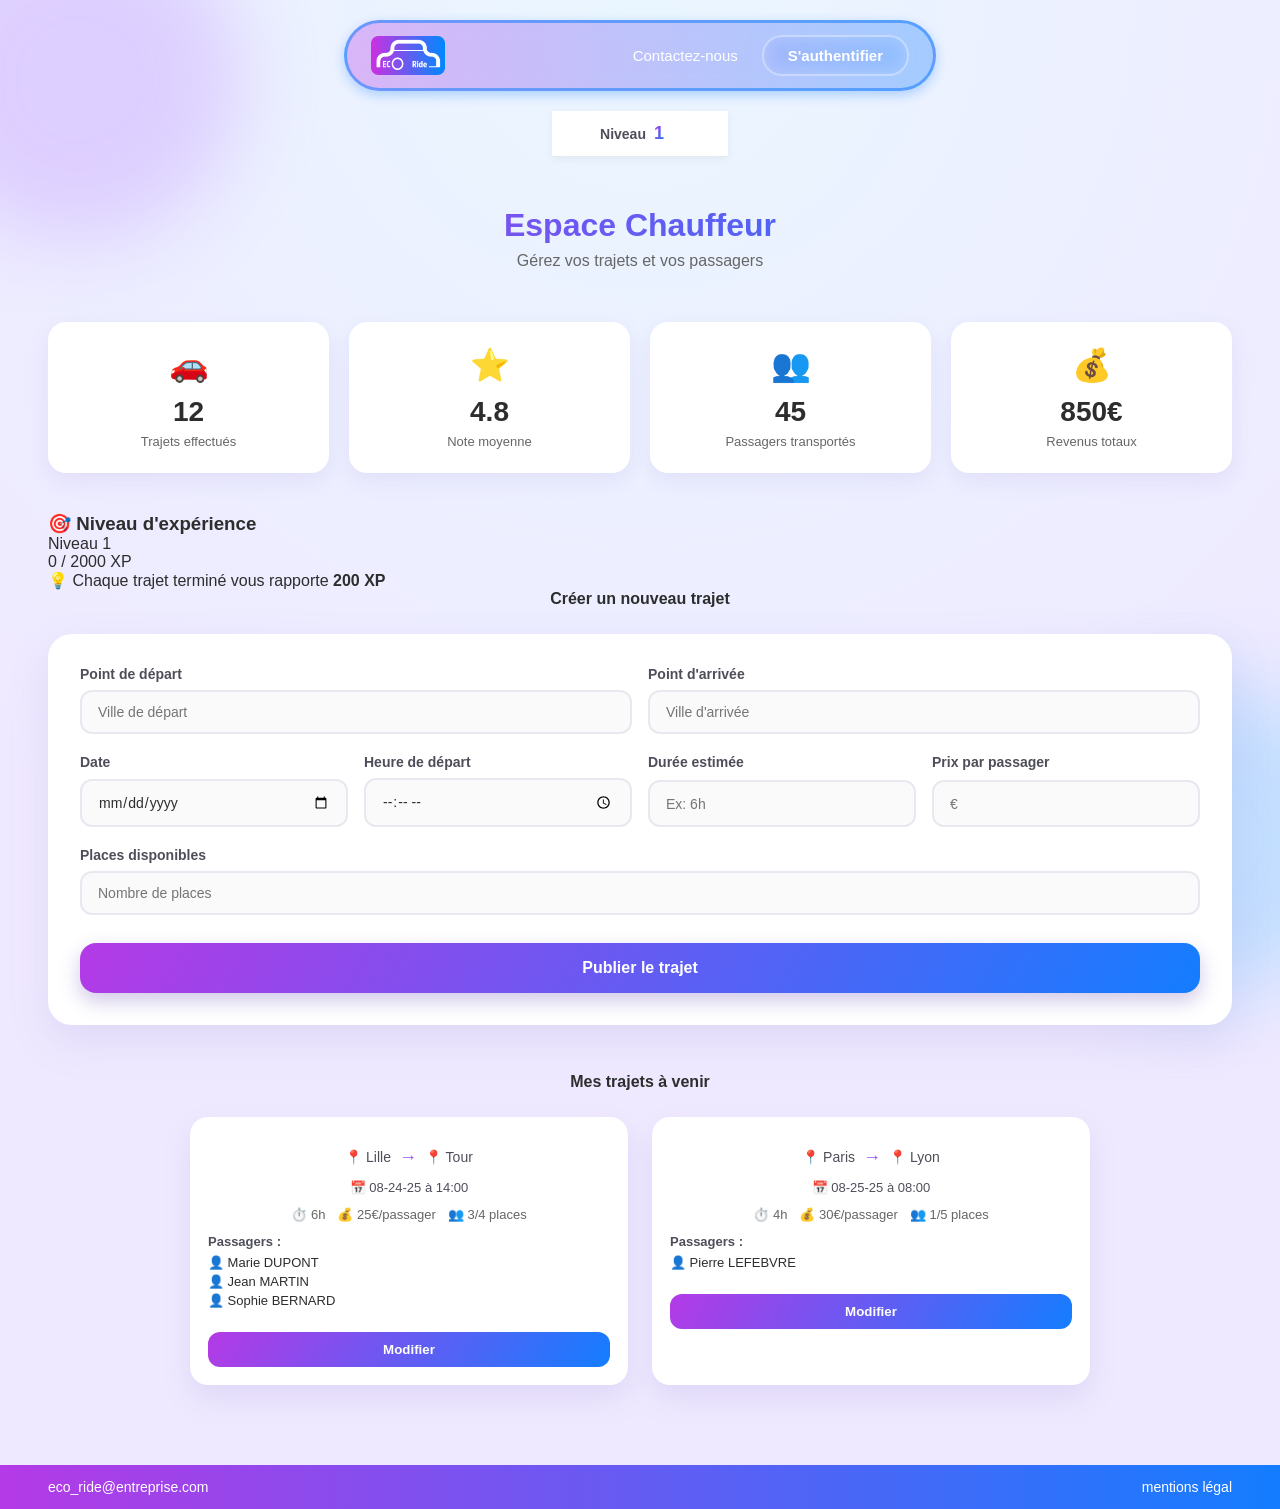
==== ECORIDE/chauf.html @ b9d6548e "version de developpement ECORIDE un eversion incomplète de notre application..." ====
<!DOCTYPE html>
<html lang="fr">
  <head>
    <meta charset="utf-8" />
    <meta name="viewport" content="width=device-width, initial-scale=1" />
    <title>EcoRide - Espace Chauffeur</title>
    <link rel="stylesheet" href="style.css" />
  </head>
  <body class="page">
    <header class="top-bar">
      <div class="top-bar__content">
        <div class="logo">
          <img src="logo.png" alt="EcoRide" class="logo__img" />
        </div>
        <nav class="top-nav">
          <a class="top-nav__link" href="#">Contactez-nous</a>
          <a class="top-nav__button" href="conn.html">S'authentifier</a>
        </nav>
      </div>
    </header>

    <!-- Barre d'expérience en haut -->
    <div class="experience-bar-top">
      <div class="experience-bar-top__level">
        <span class="experience-bar-top__label">Niveau</span>
        <span class="experience-bar-top__value" id="level-value-top">1</span>
      </div>
      <div class="experience-bar-top__container">
        <div class="experience-bar-top__fill" id="experience-bar-fill-top"></div>
      </div>
    </div>

    <main class="content">
      <section class="chauffeur-header">
        <h1 class="chauffeur-header__title">Espace Chauffeur</h1>
        <p class="chauffeur-header__subtitle">Gérez vos trajets et vos passagers</p>
      </section>

      <section class="chauffeur-stats">
        <div class="chauffeur-stat-card">
          <div class="chauffeur-stat-card__icon">🚗</div>
          <div class="chauffeur-stat-card__value">12</div>
          <div class="chauffeur-stat-card__label">Trajets effectués</div>
        </div>
        <div class="chauffeur-stat-card">
          <div class="chauffeur-stat-card__icon">⭐</div>
          <div class="chauffeur-stat-card__value">4.8</div>
          <div class="chauffeur-stat-card__label">Note moyenne</div>
        </div>
        <div class="chauffeur-stat-card">
          <div class="chauffeur-stat-card__icon">👥</div>
          <div class="chauffeur-stat-card__value">45</div>
          <div class="chauffeur-stat-card__label">Passagers transportés</div>
        </div>
        <div class="chauffeur-stat-card">
          <div class="chauffeur-stat-card__icon">💰</div>
          <div class="chauffeur-stat-card__value">850€</div>
          <div class="chauffeur-stat-card__label">Revenus totaux</div>
        </div>
      </section>

      <section class="experience-section">
        <div class="experience-card">
          <div class="experience-header">
            <h3 class="experience-title">🎯 Niveau d'expérience</h3>
            <div class="experience-level">
              <span class="experience-level-label">Niveau</span>
              <span class="experience-level-value" id="level-value">1</span>
            </div>
          </div>
          <div class="experience-bar-container">
            <div class="experience-bar">
              <div class="experience-bar-fill" id="experience-bar-fill"></div>
            </div>
            <div class="experience-text">
              <span id="current-xp">0</span> / <span id="max-xp">2000</span> XP
            </div>
          </div>
          <div class="experience-info">
            <p>💡 Chaque trajet terminé vous rapporte <strong>200 XP</strong></p>
          </div>
        </div>
      </section>

      <section class="section-title">
        <span>Créer un nouveau trajet</span>
      </section>

      <section class="chauffeur-form-card">
        <form class="chauffeur-form">
          <div class="chauffeur-form__row">
            <div class="chauffeur-form__group">
              <label class="chauffeur-form__label">Point de départ</label>
              <input type="text" placeholder="Ville de départ" class="chauffeur-form__input" />
            </div>
            <div class="chauffeur-form__group">
              <label class="chauffeur-form__label">Point d'arrivée</label>
              <input type="text" placeholder="Ville d'arrivée" class="chauffeur-form__input" />
            </div>
          </div>
          <div class="chauffeur-form__row">
            <div class="chauffeur-form__group">
              <label class="chauffeur-form__label">Date</label>
              <input type="date" class="chauffeur-form__input" />
            </div>
            <div class="chauffeur-form__group">
              <label class="chauffeur-form__label">Heure de départ</label>
              <input type="time" class="chauffeur-form__input" />
            </div>
            <div class="chauffeur-form__group">
              <label class="chauffeur-form__label">Durée estimée</label>
              <input type="text" placeholder="Ex: 6h" class="chauffeur-form__input" />
            </div>
            <div class="chauffeur-form__group">
              <label class="chauffeur-form__label">Prix par passager</label>
              <input type="number" placeholder="€" class="chauffeur-form__input" />
            </div>
          </div>
          <div class="chauffeur-form__group">
            <label class="chauffeur-form__label">Places disponibles</label>
            <input type="number" placeholder="Nombre de places" class="chauffeur-form__input" min="1" max="8" />
          </div>
          <button type="submit" class="chauffeur-form__submit">Publier le trajet</button>
        </form>
      </section>

      <section class="section-title" style="margin-top: 48px;">
        <span>Mes trajets à venir</span>
      </section>

      <section class="driver-grid">
        <article class="driver-card">
          <div class="driver-card__header">
            <div class="driver-card__route">
              <span class="driver-card__route-from">📍 Lille</span>
              <span class="driver-card__route-arrow">→</span>
              <span class="driver-card__route-to">📍 Tour</span>
            </div>
            <div class="driver-card__status">📅 08-24-25 à 14:00</div>
          </div>
          <div class="driver-card__details">
            <span>⏱️ 6h</span>
            <span>💰 25€/passager</span>
            <span>👥 3/4 places</span>
          </div>
          <div class="driver-card__passengers">
            <strong>Passagers :</strong>
            <ul class="driver-card__passengers-list">
              <li>👤 Marie DUPONT</li>
              <li>👤 Jean MARTIN</li>
              <li>👤 Sophie BERNARD</li>
            </ul>
          </div>
          <button class="driver-card__button">Modifier</button>
        </article>

        <article class="driver-card">
          <div class="driver-card__header">
            <div class="driver-card__route">
              <span class="driver-card__route-from">📍 Paris</span>
              <span class="driver-card__route-arrow">→</span>
              <span class="driver-card__route-to">📍 Lyon</span>
            </div>
            <div class="driver-card__status">📅 08-25-25 à 08:00</div>
          </div>
          <div class="driver-card__details">
            <span>⏱️ 4h</span>
            <span>💰 30€/passager</span>
            <span>👥 1/5 places</span>
          </div>
          <div class="driver-card__passengers">
            <strong>Passagers :</strong>
            <ul class="driver-card__passengers-list">
              <li>👤 Pierre LEFEBVRE</li>
            </ul>
          </div>
          <button class="driver-card__button">Modifier</button>
        </article>
      </section>
    </main>

    <footer class="footer">
      <span>eco_ride@entreprise.com</span>
      <a href="#" class="footer__link">mentions légal</a>
    </footer>

    <script>
      // Configuration de l'expérience
      const XP_PER_TRIP = 200;
      const MAX_XP = 2000;
      const XP_PER_LEVEL = 2000;

      // Charger l'XP depuis localStorage ou initialiser
      function getCurrentXP() {
        const storedXP = localStorage.getItem("chauffeur_xp");
        return storedXP ? parseInt(storedXP, 10) : 0;
      }

      // Sauvegarder l'XP dans localStorage
      function saveXP(xp) {
        localStorage.setItem("chauffeur_xp", xp.toString());
      }

      // Calculer le niveau basé sur l'XP
      function calculateLevel(xp) {
        return Math.floor(xp / XP_PER_LEVEL) + 1;
      }

      // Ajouter de l'XP (appelé quand un trajet est terminé)
      function addXP(amount = XP_PER_TRIP) {
        const currentXP = getCurrentXP();
        const newXP = Math.min(currentXP + amount, MAX_XP);
        saveXP(newXP);
        updateExperienceDisplay();
        return newXP;
      }

      // Mettre à jour l'affichage de l'expérience
      function updateExperienceDisplay() {
        const currentXP = getCurrentXP();
        const level = calculateLevel(currentXP);
        // Calculer le pourcentage de remplissage (0 à 100%)
        const percentage = (currentXP / MAX_XP) * 100;

        // Mettre à jour le niveau (barre du haut)
        const levelValueTop = document.getElementById("level-value-top");
        if (levelValueTop) {
          levelValueTop.textContent = level;
        }

        // Mettre à jour la barre d'expérience (barre du haut)
        const barFillTop = document.getElementById("experience-bar-fill-top");
        if (barFillTop) {
          barFillTop.style.width = `${Math.min(percentage, 100)}%`;
        }
      }

      // Initialiser l'affichage au chargement
      updateExperienceDisplay();

      // Exposer la fonction pour ajouter de l'XP (à appeler quand un trajet est terminé)
      window.addTripXP = addXP;
    </script>
  </body>
</html>
---- ECORIDE/style.css ----
* {
  box-sizing: border-box;
  margin: 0;
  padding: 0;
}

body {
  font-family: "Segoe UI", Tahoma, Geneva, Verdana, sans-serif;
  color: #2d2d2d;
  background: radial-gradient(circle at top, #eaf6ff 0%, #efe9ff 60%);
  min-height: 100vh;
  position: relative;
  overflow-x: hidden;
}

body::before,
body::after {
  content: "";
  position: fixed;
  width: 320px;
  height: 320px;
  border-radius: 50%;
  filter: blur(40px);
  opacity: 0.45;
  z-index: -1;
  animation: floatGlow 10s ease-in-out infinite;
}

body::before {
  background: #caa8ff;
  top: -80px;
  left: -80px;
}

body::after {
  background: #8cd0ff;
  bottom: -100px;
  right: -80px;
  animation-delay: 3s;
}

a {
  color: inherit;
  text-decoration: none;
}

.page {
  display: flex;
  flex-direction: column;
  min-height: 100vh;
}

.page--center .content,
.page--center .auth {
  margin-top: 80px;
}

.top-bar {
  padding: 20px 48px;
  background: transparent;
  position: sticky;
  top: 0;
  z-index: 100;
}

.top-bar__content {
  display: flex;
  justify-content: space-between;
  align-items: center;
  padding: 12px 24px;
  width: 50%;
  margin: 0 auto;
  background: linear-gradient(
    90deg,
    rgba(180, 58, 230, 0.33),
    rgba(20, 125, 255, 0.33)
  );
  border: 3px solid rgba(20, 125, 255, 0.55);
  border-radius: 999px;
  box-shadow: 0 4px 12px rgba(20, 125, 255, 0.3);
  backdrop-filter: blur(10px);
}

.logo {
  display: flex;
  align-items: center;
  gap: 10px;
}

.logo__img {
  height: 40px;
  width: auto;
  object-fit: contain;
  display: block;
  filter: none;
}

.top-nav {
  display: flex;
  align-items: center;
  gap: 24px;
  font-size: 15px;
}

.top-nav__link {
  color: #ffffff;
  font-weight: 500;
  transition: opacity 0.2s ease;
  text-decoration: none;
}

.top-nav__link:hover {
  opacity: 0.8;
}

.top-nav__button {
  background: rgba(255, 255, 255, 0.18);
  color: #ffffff;
  padding: 10px 24px;
  border-radius: 20px;
  font-weight: 600;
  border: 2px solid rgba(255, 255, 255, 0.35);
  transition: all 0.25s ease;
  text-decoration: none;
  display: inline-block;
  backdrop-filter: blur(10px);
}

.top-nav__button:hover {
  background: rgba(255, 255, 255, 0.24);
  border-color: rgba(255, 255, 255, 0.55);
}

.content {
  flex: 1;
  padding: 30px 48px 80px;
}

.hero-title {
  text-align: center;
  margin-bottom: 48px;
  padding: 20px 20px 40px;
  animation: fadeInUp 0.8s ease-out;
}

.hero-title__main {
  font-size: clamp(28px, 5vw, 42px);
  font-weight: 700;
  margin-bottom: 16px;
  line-height: 1.3;
  color: #2d2d2d;
  animation: fadeInUp 0.8s ease-out 0.2s both;
}

.hero-title__highlight {
  background: linear-gradient(120deg, #b43ae6, #147dff);
  -webkit-background-clip: text;
  -webkit-text-fill-color: transparent;
  background-clip: text;
  position: relative;
  display: inline-block;
}

.hero-title__highlight::after {
  content: "";
  position: absolute;
  bottom: 4px;
  left: 0;
  right: 0;
  height: 3px;
  background: linear-gradient(120deg, #b43ae6, #147dff);
  border-radius: 2px;
  opacity: 0.3;
  animation: underlineExpand 0.6s ease-out 1s both;
}

.hero-title__subtitle {
  font-size: clamp(16px, 2.5vw, 20px);
  color: #666;
  margin-bottom: 28px;
  font-weight: 500;
  animation: fadeInUp 0.8s ease-out 0.4s both;
}

.hero-title__objectives {
  display: grid;
  gap: 14px;
  max-width: 700px;
  margin: 0 auto;
  animation: fadeInUp 0.8s ease-out 0.6s both;
}

.hero-title__objective {
  display: flex;
  align-items: flex-start;
  gap: 12px;
  background: rgba(255, 255, 255, 0.7);
  backdrop-filter: blur(10px);
  padding: 14px 20px;
  border-radius: 16px;
  box-shadow: 0 4px 16px rgba(143, 120, 203, 0.1);
  transition: transform 0.25s ease, box-shadow 0.25s ease;
  border: 1px solid rgba(223, 223, 246, 0.5);
}

.hero-title__objective:hover {
  transform: translateY(-2px);
  box-shadow: 0 8px 24px rgba(143, 120, 203, 0.18);
}

.hero-title__check {
  color: #fff;
  background: linear-gradient(120deg, #b43ae6, #147dff);
  width: 24px;
  height: 24px;
  border-radius: 50%;
  display: flex;
  align-items: center;
  justify-content: center;
  font-size: 14px;
  font-weight: 700;
  flex-shrink: 0;
  box-shadow: 0 4px 12px rgba(97, 71, 180, 0.3);
}

.hero-title__objective span:last-child {
  color: #4e4e5a;
  font-size: 15px;
  line-height: 1.5;
  flex: 1;
}

@keyframes fadeInUp {
  from {
    opacity: 0;
    transform: translateY(30px);
  }
  to {
    opacity: 1;
    transform: translateY(0);
  }
}

@keyframes underlineExpand {
  from {
    transform: scaleX(0);
    opacity: 0;
  }
  to {
    transform: scaleX(1);
    opacity: 0.3;
  }
}

.search-panel {
  display: flex;
  justify-content: center;
  flex-wrap: wrap;
  gap: 12px;
  margin-bottom: 48px;
}

.search-field {
  display: flex;
  align-items: center;
  gap: 8px;
  background: #fff;
  border: 1px solid #dfdff6;
  padding: 8px 14px;
  border-radius: 30px;
  min-width: 180px;
  transition: transform 0.2s ease, box-shadow 0.2s ease;
  position: relative;
}

.search-field--autocomplete {
  position: relative;
  z-index: 1;
}

.search-field--autocomplete:focus-within {
  z-index: 10;
}

.search-field--autocomplete .search-field__icon {
  flex-shrink: 0;
}

.search-field:focus-within {
  transform: translateY(-2px);
  box-shadow: 0 10px 22px rgba(140, 92, 255, 0.16);
}

.search-field input {
  border: none;
  outline: none;
  width: 100%;
  font-size: 14px;
  background: transparent;
  position: relative;
  z-index: 1;
}

.autocomplete-list {
  position: absolute;
  top: calc(100% + 4px);
  left: 0;
  right: 0;
  background: #fff;
  border: 1px solid #dfdff6;
  border-radius: 12px;
  max-height: 200px;
  overflow-y: auto;
  overflow-x: hidden;
  list-style: none;
  padding: 4px 0;
  box-shadow: 0 8px 24px rgba(143, 120, 203, 0.15);
  z-index: 1000;
  display: none;
  animation: fadeInDown 0.2s ease-out;
  margin: 0;
}

.autocomplete-list.is-visible {
  display: block;
}

.autocomplete-item {
  padding: 10px 16px;
  cursor: pointer;
  font-size: 14px;
  color: #4e4e5a;
  transition: background-color 0.2s ease;
}

.autocomplete-item:hover,
.autocomplete-item.is-selected {
  background: linear-gradient(120deg, rgba(180, 58, 230, 0.1), rgba(20, 125, 255, 0.1));
  color: #9652ff;
}

.autocomplete-list::-webkit-scrollbar {
  width: 6px;
}

.autocomplete-list::-webkit-scrollbar-track {
  background: #f1f1f1;
  border-radius: 10px;
}

.autocomplete-list::-webkit-scrollbar-thumb {
  background: #9652ff;
  border-radius: 10px;
}

.autocomplete-list::-webkit-scrollbar-thumb:hover {
  background: #7a3fd4;
}

@keyframes fadeInDown {
  from {
    opacity: 0;
    transform: translateY(-8px);
  }
  to {
    opacity: 1;
    transform: translateY(0);
  }
}

.search-field__icon {
  color: #9652ff;
  font-size: 16px;
}

.search-button {
  background: linear-gradient(120deg, #b43ae6, #147dff);
  color: #fff;
  border: none;
  padding: 10px 24px;
  border-radius: 26px;
  font-weight: 600;
  cursor: pointer;
  box-shadow: 0 10px 18px rgba(97, 71, 180, 0.25);
  transition: transform 0.2s ease, box-shadow 0.2s ease;
}

.search-button:hover {
  transform: translateY(-2px);
  box-shadow: 0 14px 24px rgba(97, 71, 180, 0.32);
}

.intro-card {
  background: #ffffff;
  border-radius: 22px;
  padding: 24px 30px;
  max-width: 520px;
  margin: 0 auto 28px;
  box-shadow: 0 16px 30px rgba(143, 120, 203, 0.12);
  text-align: center;
  line-height: 1.5;
  font-size: 14px;
  transition: transform 0.25s ease, box-shadow 0.25s ease;
}

.intro-card:hover {
  transform: translateY(-3px);
  box-shadow: 0 20px 36px rgba(143, 120, 203, 0.2);
}

.intro-card__list {
  margin-top: 12px;
}

.section-title {
  display: flex;
  justify-content: center;
  margin-bottom: 26px;
  font-weight: 600;
}

.driver-grid {
  display: grid;
  grid-template-columns: repeat(auto-fit, minmax(220px, 1fr));
  gap: 24px;
  max-width: 900px;
  margin: 0 auto;
}

.driver-card {
  background: #fff;
  border-radius: 18px;
  padding: 18px;
  box-shadow: 0 14px 28px rgba(143, 120, 203, 0.15);
  text-align: center;
  transition: transform 0.25s ease, box-shadow 0.25s ease;
}

.driver-card:hover {
  transform: translateY(-4px);
  box-shadow: 0 20px 36px rgba(143, 120, 203, 0.22);
}

.driver-card__avatar {
  width: 64px;
  height: 64px;
  margin: 0 auto 12px;
  border-radius: 50%;
  background: #f0f0ff;
  display: flex;
  align-items: center;
  justify-content: center;
}

.driver-card__name {
  font-size: 15px;
  margin-bottom: 10px;
}

.driver-card__trips {
  list-style: none;
  font-size: 13px;
  color: #444;
  display: grid;
  gap: 6px;
}

.driver-card__route {
  display: flex;
  align-items: center;
  justify-content: center;
  gap: 8px;
  margin: 12px 0;
  font-size: 14px;
  font-weight: 500;
}

.driver-card__route-from,
.driver-card__route-to {
  color: #4e4e5a;
}

.driver-card__route-arrow {
  color: #9652ff;
  font-size: 18px;
}

.driver-card__details {
  display: flex;
  flex-wrap: wrap;
  gap: 12px;
  justify-content: center;
  margin: 12px 0;
  font-size: 13px;
  color: #666;
}

.driver-card__rating {
  color: #ffa500;
  font-size: 16px;
  margin: 8px 0;
}

.driver-card__button {
  width: 100%;
  background: linear-gradient(120deg, #b43ae6, #147dff);
  color: #fff;
  border: none;
  border-radius: 12px;
  padding: 10px 16px;
  font-weight: 600;
  cursor: pointer;
  margin-top: 12px;
  transition: transform 0.2s ease, box-shadow 0.2s ease;
}

.driver-card__button:hover {
  transform: translateY(-2px);
  box-shadow: 0 8px 16px rgba(97, 71, 180, 0.3);
}

.driver-card__status {
  font-size: 13px;
  color: #4e4e5a;
  margin-top: 8px;
}

.driver-card__header {
  margin-bottom: 12px;
}

.driver-card__passengers {
  margin: 12px 0;
  text-align: left;
  font-size: 13px;
}

.driver-card__passengers strong {
  color: #4e4e5a;
  display: block;
  margin-bottom: 6px;
}

.driver-card__passengers-list {
  list-style: none;
  padding: 0;
  margin: 0;
  display: grid;
  gap: 4px;
}

.chauffeur-header {
  text-align: center;
  margin-bottom: 32px;
  padding: 20px 0;
}

.chauffeur-header__title {
  font-size: 32px;
  font-weight: 700;
  background: linear-gradient(120deg, #b43ae6, #147dff);
  -webkit-background-clip: text;
  -webkit-text-fill-color: transparent;
  background-clip: text;
  margin-bottom: 8px;
}

.chauffeur-header__subtitle {
  font-size: 16px;
  color: #666;
}

.chauffeur-stats {
  display: grid;
  grid-template-columns: repeat(auto-fit, minmax(200px, 1fr));
  gap: 20px;
  margin-bottom: 40px;
}

.chauffeur-stat-card {
  background: #fff;
  border-radius: 18px;
  padding: 24px;
  box-shadow: 0 8px 20px rgba(143, 120, 203, 0.12);
  text-align: center;
  transition: transform 0.25s ease, box-shadow 0.25s ease;
}

.chauffeur-stat-card:hover {
  transform: translateY(-4px);
  box-shadow: 0 12px 28px rgba(143, 120, 203, 0.2);
}

.chauffeur-stat-card__icon {
  font-size: 32px;
  margin-bottom: 12px;
}

.chauffeur-stat-card__value {
  font-size: 28px;
  font-weight: 700;
  color: #2d2d2d;
  margin-bottom: 6px;
}

.chauffeur-stat-card__label {
  font-size: 13px;
  color: #666;
}

.chauffeur-form-card {
  background: #fff;
  border-radius: 24px;
  padding: 32px;
  box-shadow: 0 16px 40px rgba(143, 120, 203, 0.15);
  margin-bottom: 40px;
}

.chauffeur-form {
  display: grid;
  gap: 20px;
}

.chauffeur-form__row {
  display: grid;
  grid-template-columns: repeat(auto-fit, minmax(200px, 1fr));
  gap: 16px;
}

.chauffeur-form__group {
  display: grid;
  gap: 8px;
}

.chauffeur-form__label {
  font-size: 14px;
  font-weight: 600;
  color: #4e4e5a;
}

.chauffeur-form__input {
  border: 2px solid #e8e8f0;
  background: #fafafa;
  border-radius: 12px;
  padding: 12px 16px;
  font-size: 14px;
  color: #2d2d2d;
  transition: all 0.3s ease;
  outline: none;
  font-family: inherit;
}

.chauffeur-form__input:focus {
  border-color: #9652ff;
  background: #fff;
  box-shadow: 0 0 0 4px rgba(150, 82, 255, 0.1);
}

.chauffeur-form__submit {
  background: linear-gradient(120deg, #b43ae6, #147dff);
  color: #fff;
  border: none;
  border-radius: 16px;
  padding: 16px 32px;
  font-size: 16px;
  font-weight: 600;
  cursor: pointer;
  box-shadow: 0 8px 20px rgba(97, 71, 180, 0.3);
  transition: all 0.3s ease;
  margin-top: 8px;
}

.chauffeur-form__submit:hover {
  transform: translateY(-2px);
  box-shadow: 0 12px 28px rgba(97, 71, 180, 0.4);
}

/* Experience Bar Top */
/* Navigation Bar */
.nav-bar {
  display: flex;
  align-items: center;
  gap: 0;
  padding: 12px 24px;
  margin: 20px 48px;
  background: linear-gradient(90deg, #b43ae6, #147dff);
  border: 3px solid #147dff;
  border-radius: 16px;
  box-shadow: 0 4px 12px rgba(20, 125, 255, 0.3);
}

.nav-bar__item {
  display: flex;
  align-items: center;
  gap: 12px;
  padding: 8px 16px;
  color: #2d2d2d;
  font-weight: 500;
  font-size: 15px;
  cursor: pointer;
  transition: opacity 0.2s ease;
}

.nav-bar__item--active {
  color: #2d2d2d;
}

.nav-bar__item:not(.nav-bar__item--active) {
  opacity: 0.7;
}

.nav-bar__item:not(.nav-bar__item--active):hover {
  opacity: 1;
}

.nav-bar__icon-wrapper {
  width: 36px;
  height: 36px;
  background: linear-gradient(90deg, #b43ae6, #147dff);
  border-radius: 8px;
  display: flex;
  align-items: center;
  justify-content: center;
  flex-shrink: 0;
}

.nav-bar__icon {
  font-size: 20px;
  filter: brightness(0) invert(1);
}

.nav-bar__text {
  white-space: nowrap;
}

.nav-bar__separator {
  width: 2px;
  height: 24px;
  background: #2d2d2d;
  margin: 0 8px;
  flex-shrink: 0;
}

.nav-bar__profile {
  margin-left: auto;
  display: flex;
  align-items: center;
}

.nav-bar__profile-img {
  width: 40px;
  height: 40px;
  border-radius: 50%;
  border: 2px solid rgba(255, 255, 255, 0.3);
  object-fit: cover;
}

.experience-bar-top {
  display: flex;
  align-items: center;
  gap: 16px;
  padding: 12px 48px;
  background: #fff;
  border-bottom: 1px solid #e8e8f0;
  box-shadow: 0 2px 8px rgba(0, 0, 0, 0.05);
  max-width: 15%;
  margin: 0 auto;
}

.experience-bar-top__level {
  display: flex;
  align-items: center;
  gap: 8px;
  flex-shrink: 0;
}

.experience-bar-top__label {
  font-size: 14px;
  font-weight: 600;
  color: #4e4e5a;
}

.experience-bar-top__value {
  font-size: 18px;
  font-weight: 700;
  color: #2d2d2d;
  background: linear-gradient(120deg, #b43ae6, #147dff);
  -webkit-background-clip: text;
  -webkit-text-fill-color: transparent;
  background-clip: text;
}

.experience-bar-top__container {
  flex: 1;
  height: 20px;
  background: #e8e8f0;
  border-radius: 10px;
  overflow: hidden;
  position: relative;
  box-shadow: inset 0 2px 4px rgba(0, 0, 0, 0.1);
  min-width: 0;
}

.experience-bar-top__fill {
  height: 100%;
  background: linear-gradient(90deg, #4caf50, #8bc34a);
  border-radius: 10px;
  width: 0%;
  transition: width 0.6s ease;
  box-shadow: 0 2px 8px rgba(76, 175, 80, 0.4);
  position: relative;
  overflow: hidden;
}

.experience-bar-top__fill::after {
  content: "";
  position: absolute;
  top: 0;
  left: 0;
  right: 0;
  bottom: 0;
  background: linear-gradient(
    90deg,
    transparent,
    rgba(255, 255, 255, 0.3),
    transparent
  );
  animation: shimmer 2s infinite;
}

@keyframes shimmer {
  0% {
    transform: translateX(-100%);
  }
  100% {
    transform: translateX(100%);
  }
}

.auth {
  flex: 1;
  display: flex;
  flex-direction: column;
  align-items: center;
  gap: 22px;
  padding: 60px 20px 120px;
}

.auth__logo {
  display: flex;
  align-items: center;
  justify-content: center;
  margin-bottom: 24px;
}

.auth__logo-img {
  height: 60px;
  width: auto;
  object-fit: contain;
  display: block;
}

.auth__choices {
  display: grid;
  gap: 18px;
  width: 100%;
  justify-items: center;
  max-height: 200px;
  opacity: 1;
  transform: translateY(0);
  transition: opacity 0.4s ease, transform 0.4s ease, max-height 0.4s ease;
  overflow: hidden;
}

.auth.is-chauffeur .auth__choices {
  opacity: 0;
  transform: translateY(-12px);
  max-height: 0;
  pointer-events: none;
}

.auth__choice {
  width: min(460px, 90%);
  background: #f2f2f6;
  border-radius: 30px;
  padding: 16px 24px;
  display: flex;
  align-items: center;
  gap: 16px;
  box-shadow: inset 0 0 0 1px rgba(199, 190, 230, 0.5);
  font-weight: 500;
  cursor: pointer;
  transition: transform 0.2s ease, box-shadow 0.2s ease;
}

.auth__choice:hover {
  transform: translateY(-2px);
  box-shadow: 0 10px 20px rgba(140, 92, 255, 0.16);
}

.auth__icon {
  width: 42px;
  height: 42px;
  border-radius: 50%;
  background: #fff;
  display: inline-flex;
  align-items: center;
  justify-content: center;
  color: #9652ff;
  font-size: 18px;
}

.passager {
  width: min(520px, 90%);
  display: grid;
  gap: 20px;
  justify-items: center;
  animation: fadeInUp 0.5s ease-out;
}

.google-button {
  width: 100%;
  background: #ffffff;
  border: 1px solid #dfdff6;
  border-radius: 999px;
  padding: 14px 20px;
  font-weight: 600;
  color: #4e4e5a;
  cursor: pointer;
  box-shadow: 0 10px 20px rgba(143, 120, 203, 0.12);
  transition: transform 0.2s ease, box-shadow 0.2s ease;
  display: flex;
  align-items: center;
  justify-content: center;
  gap: 10px;
  font-size: 15px;
}

.google-button:hover {
  transform: translateY(-2px);
  box-shadow: 0 14px 26px rgba(143, 120, 203, 0.2);
}

.passager__form {
  width: 100%;
  background: #ffffff;
  border-radius: 24px;
  padding: 32px 28px;
  box-shadow: 0 16px 40px rgba(143, 120, 203, 0.15);
  display: grid;
  gap: 20px;
  border: 1px solid rgba(223, 223, 246, 0.5);
  animation: fadeInUp 0.6s ease-out 0.2s both;
}

.passager__form-group {
  display: grid;
  gap: 8px;
}

.passager__label {
  display: flex;
  align-items: center;
  gap: 8px;
  font-size: 14px;
  font-weight: 600;
  color: #4e4e5a;
  margin-bottom: 4px;
}

.passager__icon {
  font-size: 16px;
  display: flex;
  align-items: center;
  justify-content: center;
  width: 24px;
  height: 24px;
}

.passager__input {
  width: 100%;
  border: 2px solid #e8e8f0;
  background: #fafafa;
  border-radius: 16px;
  padding: 14px 18px;
  font-size: 15px;
  color: #2d2d2d;
  transition: all 0.3s ease;
  outline: none;
  font-family: inherit;
}

.passager__input::placeholder {
  color: #999;
}

.passager__input:focus {
  border-color: #9652ff;
  background: #fff;
  box-shadow: 0 0 0 4px rgba(150, 82, 255, 0.1);
  transform: translateY(-1px);
}

.passager__input:hover:not(:focus) {
  border-color: #d6c8f5;
  background: #f5f5f5;
}

.passager__submit {
  width: 100%;
  background: linear-gradient(120deg, #b43ae6, #147dff);
  color: #fff;
  border: none;
  border-radius: 16px;
  padding: 16px 24px;
  font-size: 16px;
  font-weight: 600;
  cursor: pointer;
  box-shadow: 0 8px 20px rgba(97, 71, 180, 0.3);
  transition: all 0.3s ease;
  margin-top: 8px;
}

.passager__submit:hover {
  transform: translateY(-2px);
  box-shadow: 0 12px 28px rgba(97, 71, 180, 0.4);
}

.passager__submit:active {
  transform: translateY(0);
  box-shadow: 0 4px 12px rgba(97, 71, 180, 0.3);
}

.process {
  width: min(920px, 100%);
  margin-top: 30px;
  display: grid;
  gap: 26px;
}

.is-hidden {
  display: none;
}

/* Admin (gest.html) */
.admin-card {
  max-width: 920px;
  margin: 0 auto 24px;
  background: rgba(255, 255, 255, 0.7);
  backdrop-filter: blur(10px);
  border: 1px solid rgba(223, 223, 246, 0.55);
  border-radius: 24px;
  box-shadow: 0 18px 34px rgba(143, 120, 203, 0.15);
  padding: 28px;
}

.admin-title {
  font-size: 28px;
  font-weight: 700;
  margin-bottom: 6px;
}

.admin-subtitle {
  color: #666;
  line-height: 1.5;
  margin-bottom: 18px;
}

.admin-auth {
  display: grid;
  gap: 10px;
  max-width: 520px;
}

.admin-label {
  font-weight: 600;
  color: #4e4e5a;
}

.admin-input {
  border: 2px solid #e8e8f0;
  background: #fff;
  border-radius: 14px;
  padding: 12px 14px;
  font-size: 15px;
  outline: none;
  transition: box-shadow 0.2s ease, border-color 0.2s ease;
}

.admin-input:focus {
  border-color: #9652ff;
  box-shadow: 0 0 0 4px rgba(150, 82, 255, 0.12);
}

.admin-actions {
  display: flex;
  justify-content: flex-start;
  margin-top: 6px;
}

.admin-button {
  background: linear-gradient(120deg, #b43ae6, #147dff);
  color: #fff;
  border: none;
  border-radius: 12px;
  padding: 12px 18px;
  font-weight: 700;
  cursor: pointer;
  box-shadow: 0 10px 20px rgba(97, 71, 180, 0.25);
  transition: transform 0.2s ease, box-shadow 0.2s ease;
}

.admin-button:hover {
  transform: translateY(-2px);
  box-shadow: 0 14px 26px rgba(97, 71, 180, 0.35);
}

.admin-button--ghost {
  background: rgba(255, 255, 255, 0.18);
  border: 2px solid rgba(255, 255, 255, 0.35);
  color: #fff;
  box-shadow: none;
  backdrop-filter: blur(10px);
}

.admin-error {
  color: #c62828;
  font-weight: 600;
}

.admin {
  max-width: 1200px;
  margin: 0 auto;
  display: grid;
  gap: 16px;
}

.admin-header {
  display: flex;
  align-items: center;
  justify-content: space-between;
  gap: 12px;
  flex-wrap: wrap;
}

.admin-section-title {
  font-size: 20px;
  font-weight: 800;
}

.admin-header__actions {
  display: flex;
  gap: 10px;
  flex-wrap: wrap;
}

.admin-import {
  display: flex;
  align-items: center;
  justify-content: space-between;
  gap: 12px;
  background: rgba(255, 255, 255, 0.7);
  backdrop-filter: blur(10px);
  border: 1px solid rgba(223, 223, 246, 0.55);
  border-radius: 18px;
  padding: 14px 16px;
}

.admin-import__title {
  font-weight: 800;
}

.admin-import__hint {
  color: #666;
  font-size: 13px;
}

.admin-file {
  width: 320px;
  max-width: 100%;
}

.admin-grid {
  display: grid;
  grid-template-columns: 1fr;
  gap: 18px;
}

.admin-list {
  background: rgba(255, 255, 255, 0.75);
  backdrop-filter: blur(10px);
  border: 1px solid rgba(223, 223, 246, 0.55);
  border-radius: 18px;
  padding: 14px;
  box-shadow: 0 12px 26px rgba(143, 120, 203, 0.14);
}

.admin-list__header {
  display: flex;
  align-items: center;
  justify-content: space-between;
  gap: 12px;
  padding: 6px 8px 12px;
}

.admin-badge {
  background: rgba(150, 82, 255, 0.12);
  color: #6d3cff;
  border: 1px solid rgba(150, 82, 255, 0.25);
  border-radius: 999px;
  padding: 4px 10px;
  font-weight: 800;
}

.admin-table-wrap {
  overflow: auto;
  border-radius: 12px;
  border: 1px solid rgba(223, 223, 246, 0.7);
  background: #fff;
}

.admin-table {
  width: 100%;
  border-collapse: collapse;
  min-width: 780px;
}

.admin-table th,
.admin-table td {
  padding: 10px 12px;
  border-bottom: 1px solid #f0f0ff;
  text-align: left;
  font-size: 13px;
  color: #2d2d2d;
}

.admin-table th {
  position: sticky;
  top: 0;
  background: #fbfbff;
  z-index: 1;
  font-size: 12px;
  text-transform: uppercase;
  letter-spacing: 0.6px;
  color: #666;
}

.admin-code {
  background: rgba(150, 82, 255, 0.09);
  border: 1px solid rgba(150, 82, 255, 0.2);
  border-radius: 8px;
  padding: 2px 8px;
  font-family: ui-monospace, SFMono-Regular, Menlo, Monaco, Consolas, "Liberation Mono",
    "Courier New", monospace;
  font-size: 12px;
}

.process__steps {
  display: grid;
  grid-template-columns: repeat(3, minmax(0, 1fr));
  gap: 16px;
  position: relative;
  text-align: center;
}

.process__steps::before {
  content: "";
  position: absolute;
  left: 10%;
  right: 10%;
  top: 26px;
  height: 3px;
  background: #e3ddf6;
  z-index: 0;
}

.step {
  display: grid;
  gap: 8px;
  justify-items: center;
  z-index: 1;
  color: #8b8b99;
  font-size: 12px;
}

.step__icon {
  width: 46px;
  height: 46px;
  border-radius: 50%;
  background: #fff;
  border: 2px solid #d6c8f5;
  display: grid;
  place-items: center;
  font-size: 18px;
}

.step.is-active {
  color: #5a5a6d;
  font-weight: 600;
}

.step.is-active .step__icon {
  border-color: #8d5cff;
  color: #8d5cff;
}

.step.is-complete .step__icon {
  background: #8d5cff;
  color: #fff;
  border-color: #8d5cff;
}

.process__banner {
  width: min(560px, 90%);
  margin: 0 auto;
  background: linear-gradient(120deg, #b43ae6, #147dff);
  color: #fff;
  border-radius: 999px;
  padding: 16px 28px;
  display: flex;
  align-items: center;
  gap: 16px;
  justify-content: center;
  font-weight: 600;
  box-shadow: 0 12px 24px rgba(97, 71, 180, 0.22);
}

.process__banner-icon {
  width: 40px;
  height: 40px;
  border-radius: 50%;
  border: 2px solid rgba(255, 255, 255, 0.8);
  display: grid;
  place-items: center;
}

.process__card-wrapper {
  position: relative;
  min-height: 450px;
}

.process__card {
  background: #fff;
  border-radius: 28px;
  padding: 28px;
  box-shadow: 0 18px 34px rgba(143, 120, 203, 0.15);
  display: grid;
  grid-template-columns: repeat(2, minmax(0, 1fr));
  gap: 20px;
  align-items: start;
  transition: transform 0.4s ease, box-shadow 0.25s ease, opacity 0.4s ease, visibility 0.4s ease;
  opacity: 1;
  visibility: visible;
  position: absolute;
  top: 0;
  left: 0;
  right: 0;
  width: 100%;
}

.process__card.is-hidden {
  opacity: 0;
  visibility: hidden;
  pointer-events: none;
  transform: translateY(20px);
}

.process__card:not(.is-hidden):hover {
  transform: translateY(-3px);
  box-shadow: 0 22px 40px rgba(143, 120, 203, 0.22);
}

.process__inputs,
.process__uploads {
  display: grid;
  gap: 14px;
}

.process__inputs input {
  border: none;
  background: #f1f1f1;
  border-radius: 999px;
  padding: 12px 18px;
  font-size: 13px;
  color: #555;
}

.upload-field {
  width: 100%;
  border: none;
  background: #f1f1f1;
  border-radius: 16px;
  padding: 12px 16px;
  font-size: 12px;
  color: #777;
  display: flex;
  align-items: center;
  gap: 12px;
  justify-content: flex-start;
  cursor: pointer;
  position: relative;
  transition: transform 0.2s ease, box-shadow 0.2s ease;
}

.upload-field:hover {
  transform: translateY(-2px);
  box-shadow: 0 10px 18px rgba(140, 92, 255, 0.14);
}

.upload-field__text {
  white-space: nowrap;
  overflow: hidden;
  text-overflow: ellipsis;
}

.upload-field.is-filled {
  color: #4e4e5a;
}

.upload-field__icon {
  width: 34px;
  height: 34px;
  border-radius: 10px;
  background: #fff;
  display: grid;
  place-items: center;
  font-size: 16px;
  color: #7b7b8f;
}

.upload-field__input {
  position: absolute;
  inset: 0;
  opacity: 0;
  cursor: pointer;
}

.process__message {
  grid-column: span 2;
  text-align: center;
  padding: 40px 20px;
}

.process__message-text {
  font-size: 16px;
  line-height: 1.7;
  color: #4e4e5a;
  max-width: 600px;
  margin: 0 auto;
}

.process__actions {
  grid-column: span 2;
  display: flex;
  justify-content: flex-end;
}

.next-button {
  border: none;
  background: #fff;
  border-radius: 999px;
  padding: 10px 22px;
  box-shadow: inset 0 0 0 1px #9e7dff;
  color: #4e4e5a;
  font-weight: 600;
  cursor: pointer;
  transition: transform 0.2s ease, box-shadow 0.2s ease;
}

.next-button:hover {
  transform: translateY(-2px);
  box-shadow: 0 12px 20px rgba(140, 92, 255, 0.18);
}

@keyframes floatGlow {
  0%,
  100% {
    transform: translateY(0) translateX(0);
  }
  50% {
    transform: translateY(18px) translateX(12px);
  }
}

.footer {
  background: linear-gradient(90deg, #b43ae6, #147dff);
  color: #fff;
  padding: 14px 48px;
  display: flex;
  justify-content: space-between;
  align-items: center;
  font-size: 14px;
}

.footer__link {
  color: #fff;
}

@media (max-width: 720px) {
  .top-bar {
    flex-direction: column;
    gap: 14px;
  }

  .top-bar__content {
    width: 100%;
  }

  .footer {
    flex-direction: column;
    gap: 8px;
  }

  .search-panel {
    flex-direction: column;
    align-items: stretch;
  }

  .process__steps {
    grid-template-columns: 1fr;
  }

  .process__steps::before {
    display: none;
  }

  .process__card {
    grid-template-columns: 1fr;
  }

  .process__actions {
    grid-column: span 1;
  }
}

/* Modal Styles */
.modal-overlay {
  position: fixed;
  top: 0;
  left: 0;
  right: 0;
  bottom: 0;
  background: rgba(0, 0, 0, 0.6);
  display: flex;
  align-items: center;
  justify-content: center;
  z-index: 10000;
  opacity: 0;
  visibility: hidden;
  transition: opacity 0.3s ease, visibility 0.3s ease;
  backdrop-filter: blur(4px);
}

.modal-overlay.is-visible {
  opacity: 1;
  visibility: visible;
}

.modal-content {
  background: #fff;
  border-radius: 24px;
  max-width: 500px;
  width: 90%;
  max-height: 90vh;
  overflow-y: auto;
  box-shadow: 0 20px 60px rgba(0, 0, 0, 0.3);
  transform: scale(0.9) translateY(20px);
  transition: transform 0.3s ease;
  animation: modalAppear 0.3s ease-out;
}

.modal-overlay.is-visible .modal-content {
  transform: scale(1) translateY(0);
}

.modal-header {
  display: flex;
  justify-content: space-between;
  align-items: center;
  padding: 24px 28px;
  border-bottom: 1px solid #e8e8f0;
}

.modal-title {
  font-size: 24px;
  font-weight: 700;
  color: #2d2d2d;
  margin: 0;
  background: linear-gradient(120deg, #b43ae6, #147dff);
  -webkit-background-clip: text;
  -webkit-text-fill-color: transparent;
  background-clip: text;
}

.modal-close {
  background: none;
  border: none;
  font-size: 32px;
  color: #999;
  cursor: pointer;
  line-height: 1;
  padding: 0;
  width: 32px;
  height: 32px;
  display: flex;
  align-items: center;
  justify-content: center;
  border-radius: 50%;
  transition: all 0.2s ease;
}

.modal-close:hover {
  background: #f1f1f1;
  color: #666;
}

.modal-body {
  padding: 28px;
}

.modal-message {
  font-size: 16px;
  color: #4e4e5a;
  line-height: 1.6;
  margin-bottom: 24px;
}

.modal-key-display {
  background: linear-gradient(120deg, rgba(180, 58, 230, 0.1), rgba(20, 125, 255, 0.1));
  border-radius: 16px;
  padding: 20px;
  text-align: center;
  border: 2px solid rgba(180, 58, 230, 0.2);
}

.modal-key-display strong {
  display: block;
  margin-bottom: 12px;
  color: #4e4e5a;
  font-size: 14px;
}

.modal-key {
  font-size: 28px;
  font-weight: 700;
  font-family: "Courier New", monospace;
  color: #9652ff;
  letter-spacing: 4px;
  margin: 16px 0;
  padding: 12px;
  background: #fff;
  border-radius: 8px;
  border: 2px dashed #9652ff;
}

.modal-key-display small {
  display: block;
  color: #666;
  font-size: 12px;
  margin-top: 12px;
}

.modal-footer {
  padding: 20px 28px;
  border-top: 1px solid #e8e8f0;
  display: flex;
  justify-content: flex-end;
}

.modal-button {
  background: linear-gradient(120deg, #b43ae6, #147dff);
  color: #fff;
  border: none;
  border-radius: 12px;
  padding: 12px 32px;
  font-size: 16px;
  font-weight: 600;
  cursor: pointer;
  box-shadow: 0 8px 20px rgba(97, 71, 180, 0.3);
  transition: all 0.3s ease;
}

.modal-button:hover {
  transform: translateY(-2px);
  box-shadow: 0 12px 28px rgba(97, 71, 180, 0.4);
}

.modal-button:active {
  transform: translateY(0);
}

@keyframes modalAppear {
  from {
    opacity: 0;
    transform: scale(0.9) translateY(20px);
  }
  to {
    opacity: 1;
    transform: scale(1) translateY(0);
  }
}
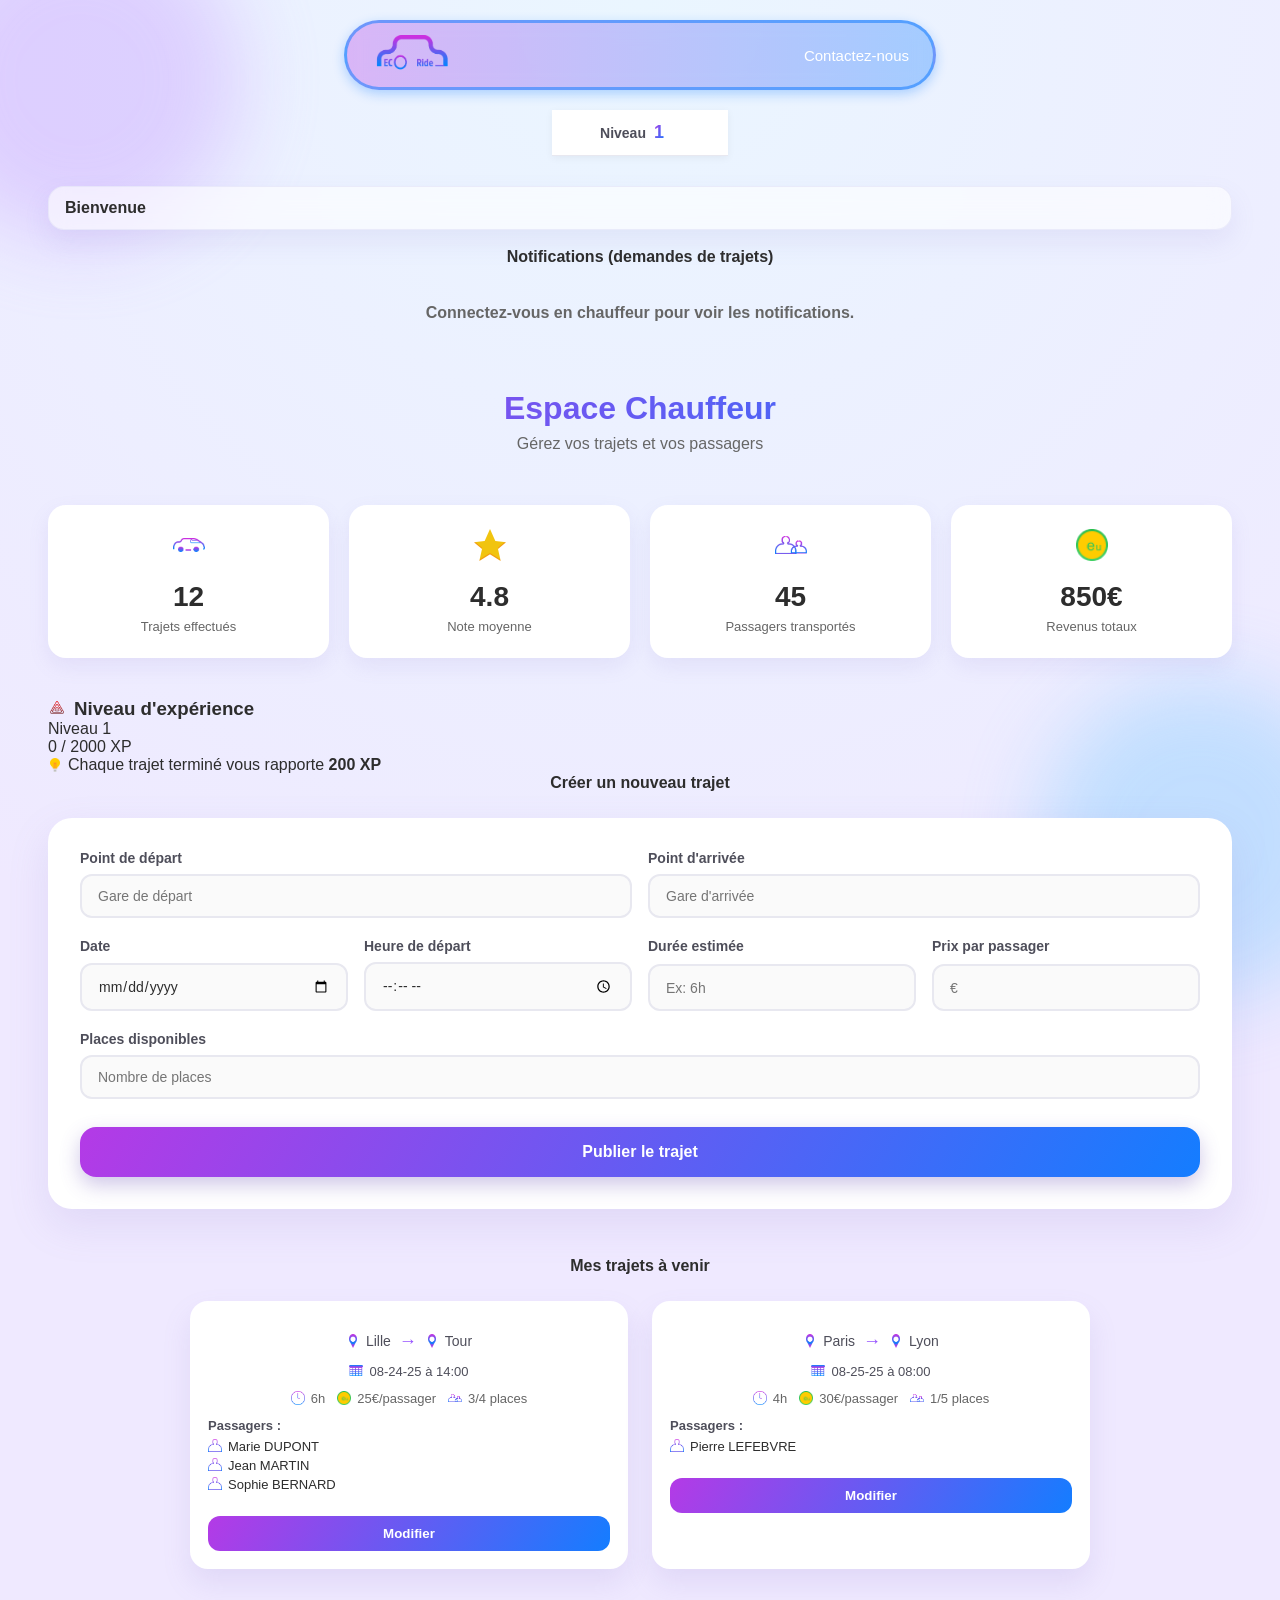
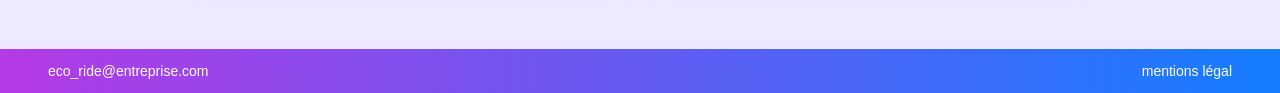
==== commit 9f297d84: "Add files via upload Ecoride V1.0.0" ====
--- a/ECORIDE/chauf.html
+++ b/ECORIDE/chauf.html
@@ -14,7 +14,7 @@
         </div>
         <nav class="top-nav">
           <a class="top-nav__link" href="#">Contactez-nous</a>
-          <a class="top-nav__button" href="conn.html">S'authentifier</a>
+          <button class="top-nav__button" id="logout-btn" type="button">Déconnexion</button>
         </nav>
       </div>
     </header>
@@ -31,6 +31,16 @@
     </div>
 
     <main class="content">
+      <section class="welcome-banner" id="welcome-banner" aria-live="polite">
+        <span class="welcome-banner__text" id="welcome-text">
+          Bienvenue
+        </span>
+      </section>
+
+      <section class="section-title">
+        <span>Notifications (demandes de trajets)</span>
+      </section>
+      <section class="request-list" id="chauffeur-requests"></section>
       <section class="chauffeur-header">
         <h1 class="chauffeur-header__title">Espace Chauffeur</h1>
         <p class="chauffeur-header__subtitle">Gérez vos trajets et vos passagers</p>
@@ -38,22 +48,50 @@
 
       <section class="chauffeur-stats">
         <div class="chauffeur-stat-card">
-          <div class="chauffeur-stat-card__icon">🚗</div>
+          <div class="chauffeur-stat-card__icon">
+            <img
+              src="img/car.png"
+              alt=""
+              aria-hidden="true"
+              class="stat-card__icon-img"
+            />
+          </div>
           <div class="chauffeur-stat-card__value">12</div>
           <div class="chauffeur-stat-card__label">Trajets effectués</div>
         </div>
         <div class="chauffeur-stat-card">
-          <div class="chauffeur-stat-card__icon">⭐</div>
+          <div class="chauffeur-stat-card__icon">
+            <img
+              src="img/s.png"
+              alt=""
+              aria-hidden="true"
+              class="stat-card__icon-img"
+            />
+          </div>
           <div class="chauffeur-stat-card__value">4.8</div>
           <div class="chauffeur-stat-card__label">Note moyenne</div>
         </div>
         <div class="chauffeur-stat-card">
-          <div class="chauffeur-stat-card__icon">👥</div>
+          <div class="chauffeur-stat-card__icon">
+            <img
+              src="img/logo_passager_g.png"
+              alt=""
+              aria-hidden="true"
+              class="stat-card__icon-img"
+            />
+          </div>
           <div class="chauffeur-stat-card__value">45</div>
           <div class="chauffeur-stat-card__label">Passagers transportés</div>
         </div>
         <div class="chauffeur-stat-card">
-          <div class="chauffeur-stat-card__icon">💰</div>
+          <div class="chauffeur-stat-card__icon">
+            <img
+              src="img/mn.png"
+              alt=""
+              aria-hidden="true"
+              class="stat-card__icon-img"
+            />
+          </div>
           <div class="chauffeur-stat-card__value">850€</div>
           <div class="chauffeur-stat-card__label">Revenus totaux</div>
         </div>
@@ -62,7 +100,10 @@
       <section class="experience-section">
         <div class="experience-card">
           <div class="experience-header">
-            <h3 class="experience-title">🎯 Niveau d'expérience</h3>
+            <h3 class="experience-title">
+              <img src="img/ob.png" alt="" aria-hidden="true" class="title-icon-img" />Niveau
+              d'expérience
+            </h3>
             <div class="experience-level">
               <span class="experience-level-label">Niveau</span>
               <span class="experience-level-value" id="level-value">1</span>
@@ -77,7 +118,10 @@
             </div>
           </div>
           <div class="experience-info">
-            <p>💡 Chaque trajet terminé vous rapporte <strong>200 XP</strong></p>
+            <p>
+              <img src="img/blb.png" alt="" aria-hidden="true" class="inline-icon-img" />Chaque trajet
+              terminé vous rapporte <strong>200 XP</strong>
+            </p>
           </div>
         </div>
       </section>
@@ -91,11 +135,25 @@
           <div class="chauffeur-form__row">
             <div class="chauffeur-form__group">
               <label class="chauffeur-form__label">Point de départ</label>
-              <input type="text" placeholder="Ville de départ" class="chauffeur-form__input" />
+              <input
+                type="text"
+                id="chauf-depart"
+                placeholder="Gare de départ"
+                class="chauffeur-form__input"
+                autocomplete="off"
+              />
+              <ul class="autocomplete-list" id="chauf-depart-list"></ul>
             </div>
             <div class="chauffeur-form__group">
               <label class="chauffeur-form__label">Point d'arrivée</label>
-              <input type="text" placeholder="Ville d'arrivée" class="chauffeur-form__input" />
+              <input
+                type="text"
+                id="chauf-arrivee"
+                placeholder="Gare d'arrivée"
+                class="chauffeur-form__input"
+                autocomplete="off"
+              />
+              <ul class="autocomplete-list" id="chauf-arrivee-list"></ul>
             </div>
           </div>
           <div class="chauffeur-form__row">
@@ -132,23 +190,81 @@
         <article class="driver-card">
           <div class="driver-card__header">
             <div class="driver-card__route">
-              <span class="driver-card__route-from">📍 Lille</span>
+              <span class="driver-card__route-from"
+                ><img
+                  src="img/loca.png"
+                  alt=""
+                  aria-hidden="true"
+                  class="inline-icon-img"
+                />Lille</span
+              >
               <span class="driver-card__route-arrow">→</span>
-              <span class="driver-card__route-to">📍 Tour</span>
-            </div>
-            <div class="driver-card__status">📅 08-24-25 à 14:00</div>
+              <span class="driver-card__route-to"
+                ><img
+                  src="img/loca.png"
+                  alt=""
+                  aria-hidden="true"
+                  class="inline-icon-img"
+                />Tour</span
+              >
+            </div>
+            <div class="driver-card__status">
+              <img src="img/age.png" alt="" aria-hidden="true" class="inline-icon-img" />08-24-25 à 14:00
+            </div>
           </div>
           <div class="driver-card__details">
-            <span>⏱️ 6h</span>
-            <span>💰 25€/passager</span>
-            <span>👥 3/4 places</span>
+            <span
+              ><img
+                src="img/clock.png"
+                alt=""
+                aria-hidden="true"
+                class="inline-icon-img"
+              />6h</span
+            >
+            <span
+              ><img
+                src="img/mn.png"
+                alt=""
+                aria-hidden="true"
+                class="inline-icon-img"
+              />25€/passager</span
+            >
+            <span
+              ><img
+                src="img/logo_passager_g.png"
+                alt=""
+                aria-hidden="true"
+                class="inline-icon-img"
+              />3/4 places</span
+            >
           </div>
           <div class="driver-card__passengers">
             <strong>Passagers :</strong>
             <ul class="driver-card__passengers-list">
-              <li>👤 Marie DUPONT</li>
-              <li>👤 Jean MARTIN</li>
-              <li>👤 Sophie BERNARD</li>
+              <li>
+                <img
+                  src="img/logo_passager.png"
+                  alt=""
+                  aria-hidden="true"
+                  class="inline-icon-img"
+                />Marie DUPONT
+              </li>
+              <li>
+                <img
+                  src="img/logo_passager.png"
+                  alt=""
+                  aria-hidden="true"
+                  class="inline-icon-img"
+                />Jean MARTIN
+              </li>
+              <li>
+                <img
+                  src="img/logo_passager.png"
+                  alt=""
+                  aria-hidden="true"
+                  class="inline-icon-img"
+                />Sophie BERNARD
+              </li>
             </ul>
           </div>
           <button class="driver-card__button">Modifier</button>
@@ -157,21 +273,65 @@
         <article class="driver-card">
           <div class="driver-card__header">
             <div class="driver-card__route">
-              <span class="driver-card__route-from">📍 Paris</span>
+              <span class="driver-card__route-from"
+                ><img
+                  src="img/loca.png"
+                  alt=""
+                  aria-hidden="true"
+                  class="inline-icon-img"
+                />Paris</span
+              >
               <span class="driver-card__route-arrow">→</span>
-              <span class="driver-card__route-to">📍 Lyon</span>
-            </div>
-            <div class="driver-card__status">📅 08-25-25 à 08:00</div>
+              <span class="driver-card__route-to"
+                ><img
+                  src="img/loca.png"
+                  alt=""
+                  aria-hidden="true"
+                  class="inline-icon-img"
+                />Lyon</span
+              >
+            </div>
+            <div class="driver-card__status">
+              <img src="img/age.png" alt="" aria-hidden="true" class="inline-icon-img" />08-25-25 à 08:00
+            </div>
           </div>
           <div class="driver-card__details">
-            <span>⏱️ 4h</span>
-            <span>💰 30€/passager</span>
-            <span>👥 1/5 places</span>
+            <span
+              ><img
+                src="img/clock.png"
+                alt=""
+                aria-hidden="true"
+                class="inline-icon-img"
+              />4h</span
+            >
+            <span
+              ><img
+                src="img/mn.png"
+                alt=""
+                aria-hidden="true"
+                class="inline-icon-img"
+              />30€/passager</span
+            >
+            <span
+              ><img
+                src="img/logo_passager_g.png"
+                alt=""
+                aria-hidden="true"
+                class="inline-icon-img"
+              />1/5 places</span
+            >
           </div>
           <div class="driver-card__passengers">
             <strong>Passagers :</strong>
             <ul class="driver-card__passengers-list">
-              <li>👤 Pierre LEFEBVRE</li>
+              <li>
+                <img
+                  src="img/logo_passager.png"
+                  alt=""
+                  aria-hidden="true"
+                  class="inline-icon-img"
+                />Pierre LEFEBVRE
+              </li>
             </ul>
           </div>
           <button class="driver-card__button">Modifier</button>
@@ -185,6 +345,53 @@
     </footer>
 
     <script>
+      // Déconnexion
+      (function () {
+        const logoutBtn = document.getElementById("logout-btn");
+        if (!logoutBtn) return;
+        const userKey = sessionStorage.getItem("ecoride_current_user_key");
+        const userType = sessionStorage.getItem("ecoride_current_user_type");
+        if (!userKey || !userType) {
+          logoutBtn.classList.add("is-hidden");
+          return;
+        }
+        logoutBtn.addEventListener("click", () => {
+          sessionStorage.removeItem("ecoride_current_user_type");
+          sessionStorage.removeItem("ecoride_current_user_key");
+          window.location.href = "connect.html";
+        });
+      })();
+
+      // Afficher "Bienvenue M. <Nom>" selon la clé unique
+      (function () {
+        const userKey = sessionStorage.getItem("ecoride_current_user_key");
+        const userType = sessionStorage.getItem("ecoride_current_user_type");
+        const welcomeText = document.getElementById("welcome-text");
+
+        const readArray = (k) => {
+          const raw = localStorage.getItem(k);
+          if (!raw) return [];
+          try {
+            const parsed = JSON.parse(raw);
+            return Array.isArray(parsed) ? parsed : [];
+          } catch {
+            return [];
+          }
+        };
+
+        if (!welcomeText || !userKey || !userType) {
+          return;
+        }
+
+        if (userType === "chauffeur") {
+          const chauffeurs = readArray("ecoride_chauffeurs");
+          const u = chauffeurs.find((c) => c?.cleConnexion === userKey);
+          if (u?.nom) {
+            welcomeText.textContent = `Bienvenue M. ${u.nom}`;
+          }
+        }
+      })();
+
       // Configuration de l'expérience
       const XP_PER_TRIP = 200;
       const MAX_XP = 2000;
@@ -240,6 +447,339 @@
 
       // Exposer la fonction pour ajouter de l'XP (à appeler quand un trajet est terminé)
       window.addTripXP = addXP;
+
+      // Demandes passagers (accept/refuse) + chat
+      const REQUESTS_KEY = "ecoride_trip_requests";
+      const CHAT_KEY = "ecoride_chats";
+
+      function readJson(key, fallback) {
+        try {
+          const raw = localStorage.getItem(key);
+          if (!raw) return fallback;
+          return JSON.parse(raw);
+        } catch {
+          return fallback;
+        }
+      }
+
+      function writeJson(key, value) {
+        localStorage.setItem(key, JSON.stringify(value));
+      }
+
+      const escapeHtml = (s) =>
+        String(s ?? "")
+          .replaceAll("&", "&amp;")
+          .replaceAll("<", "&lt;")
+          .replaceAll(">", "&gt;")
+          .replaceAll('"', "&quot;")
+          .replaceAll("'", "&#039;");
+
+      const formatDate = (dateString) => {
+        if (!dateString) return "";
+        const date = new Date(dateString);
+        const day = String(date.getDate()).padStart(2, "0");
+        const month = String(date.getMonth() + 1).padStart(2, "0");
+        const year = date.getFullYear();
+        return `${day}-${month}-${year}`;
+      };
+
+      const formatTime = (timeString) => {
+        if (!timeString) return "";
+        return timeString.substring(0, 5);
+      };
+
+      function renderChauffeurRequests() {
+        const el = document.getElementById("chauffeur-requests");
+        if (!el) return;
+
+        const chauffeurKey = sessionStorage.getItem("ecoride_current_user_key");
+        const userType = sessionStorage.getItem("ecoride_current_user_type");
+        if (userType !== "chauffeur" || !chauffeurKey) {
+          el.innerHTML = `<div class="request-empty">Connectez-vous en chauffeur pour voir les notifications.</div>`;
+          return;
+        }
+
+        const requests = readJson(REQUESTS_KEY, []).filter(
+          (r) => r?.chauffeurKey === chauffeurKey
+        );
+
+        if (!requests.length) {
+          el.innerHTML = `<div class="request-empty">Aucune notification.</div>`;
+          return;
+        }
+
+        el.innerHTML = requests
+          .slice()
+          .reverse()
+          .map((r) => {
+            const status = r.status || "pending";
+            const canAct = status === "pending";
+            return `
+              <div class="request-card">
+                <div class="request-card__main">
+                  <div class="request-card__title">${escapeHtml(r.depart)} → ${escapeHtml(
+              r.arrivee
+            )}</div>
+                  <div class="request-card__meta">
+                    <span><img src="img/age.png" alt="" aria-hidden="true" class="inline-icon-img" />${escapeHtml(formatDate(r.date))}</span>
+                    <span><img src="img/clock.png" alt="" aria-hidden="true" class="inline-icon-img" />${escapeHtml(formatTime(r.heure))}</span>
+                    <span><img src="img/logo_passager_g.png" alt="" aria-hidden="true" class="inline-icon-img" />${escapeHtml(
+                      r.seats
+                    )} place(s)</span>
+                    <span class="request-status request-status--${escapeHtml(status)}">${escapeHtml(
+              status
+            )}</span>
+                  </div>
+                </div>
+                <div class="request-card__actions">
+                  <button class="chat-bubble" type="button" data-chat="${escapeHtml(
+                    r.id
+                  )}" title="Chat"><img src="img/mss.png" alt="" aria-hidden="true" class="chat-icon-img" /></button>
+                  ${
+                    canAct
+                      ? `<button class="req-btn req-btn--ok" type="button" data-act="accept" data-id="${escapeHtml(
+                          r.id
+                        )}">Accepter</button>
+                         <button class="req-btn req-btn--no" type="button" data-act="refuse" data-id="${escapeHtml(
+                           r.id
+                         )}">Refuser</button>`
+                      : ""
+                  }
+                </div>
+              </div>
+            `;
+          })
+          .join("");
+      }
+
+      document.getElementById("chauffeur-requests").addEventListener("click", (e) => {
+        const btn = e.target.closest("button[data-act]");
+        if (!btn) return;
+        const id = btn.dataset.id;
+        const act = btn.dataset.act;
+
+        let requests = readJson(REQUESTS_KEY, []);
+        const idx = requests.findIndex((r) => r?.id === id);
+        if (idx < 0) return;
+
+        if (act === "accept") {
+          requests[idx] = { ...requests[idx], status: "accepted", decidedAt: new Date().toISOString() };
+
+          // Reward +10c to passenger (both euro/credits cases)
+          const passKey = requests[idx].passagerKey;
+          let passagers = readJson("ecoride_passagers", []);
+          const pidx = passagers.findIndex((p) => p?.cleConnexion === passKey);
+          if (pidx >= 0) {
+            const c = Number(passagers[pidx]?.credits) || 0;
+            passagers[pidx] = { ...passagers[pidx], credits: c + 10 };
+            writeJson("ecoride_passagers", passagers);
+          }
+        } else if (act === "refuse") {
+          requests[idx] = { ...requests[idx], status: "refused", decidedAt: new Date().toISOString() };
+        }
+
+        writeJson(REQUESTS_KEY, requests);
+        renderChauffeurRequests();
+      });
+
+      // Chat modal (same storage as passager)
+      const chatModal = document.createElement("div");
+      chatModal.className = "chat-modal is-hidden";
+      chatModal.innerHTML = `
+        <div class="chat-modal__overlay"></div>
+        <div class="chat-modal__panel">
+          <div class="chat-modal__header">
+            <div class="chat-modal__title">Chat</div>
+            <button class="chat-modal__close" type="button">×</button>
+          </div>
+          <div class="chat-modal__messages" id="chat-messages"></div>
+          <form class="chat-modal__form" id="chat-form">
+            <input class="chat-modal__input" id="chat-input" placeholder="Votre message..." />
+            <div class="trip-menu" id="trip-menu">
+              <button class="trip-menu__btn" type="button" id="trip-menu-btn">Trajet ▾</button>
+              <div class="trip-menu__dropdown is-hidden" id="trip-menu-dd">
+                <button class="trip-menu__item" type="button" data-trip-action="start">Commencer le trajet</button>
+              </div>
+            </div>
+            <button class="chat-modal__send" type="submit">Envoyer</button>
+          </form>
+        </div>
+      `;
+      document.body.appendChild(chatModal);
+
+      let activeChatId = null;
+      const closeChat = () => {
+        activeChatId = null;
+        chatModal.classList.add("is-hidden");
+      };
+      chatModal.querySelector(".chat-modal__overlay").addEventListener("click", closeChat);
+      chatModal.querySelector(".chat-modal__close").addEventListener("click", closeChat);
+
+      function readChats() {
+        return readJson(CHAT_KEY, {});
+      }
+      function writeChats(chats) {
+        writeJson(CHAT_KEY, chats);
+      }
+      function renderChat() {
+        const box = document.getElementById("chat-messages");
+        if (!box || !activeChatId) return;
+        const chats = readChats();
+        const messages = chats[activeChatId] || [];
+        box.innerHTML = messages
+          .map(
+            (m) => `
+              <div class="chat-msg chat-msg--${escapeHtml(m.from)}">
+                <div class="chat-msg__bubble">${escapeHtml(m.text)}</div>
+                <div class="chat-msg__meta">${escapeHtml(m.ts)}</div>
+              </div>
+            `
+          )
+          .join("");
+        box.scrollTop = box.scrollHeight;
+      }
+
+      function getActiveRequest() {
+        if (!activeChatId) return null;
+        const requests = readJson(REQUESTS_KEY, []);
+        return requests.find((r) => r?.id === activeChatId) || null;
+      }
+
+      function setTripMenuState() {
+        const btn = document.getElementById("trip-menu-btn");
+        if (!btn) return;
+        const req = getActiveRequest();
+        const canStart = req?.status === "accepted" && req?.tripStatus !== "started";
+        btn.disabled = !canStart;
+        btn.title = canStart ? "Actions trajet" : "Disponible après acceptation";
+      }
+
+      const tripMenuBtn = chatModal.querySelector("#trip-menu-btn");
+      const tripMenuDd = chatModal.querySelector("#trip-menu-dd");
+      const closeTripDd = () => tripMenuDd.classList.add("is-hidden");
+
+      tripMenuBtn.addEventListener("click", (e) => {
+        e.preventDefault();
+        if (tripMenuBtn.disabled) return;
+        tripMenuDd.classList.toggle("is-hidden");
+      });
+
+      chatModal.addEventListener("click", (e) => {
+        const act = e.target.closest("button[data-trip-action]");
+        if (!act) return;
+        const action = act.dataset.tripAction;
+        if (action !== "start") return;
+        const req = getActiveRequest();
+        if (!req || req.status !== "accepted") return;
+
+        let requests = readJson(REQUESTS_KEY, []);
+        const idx = requests.findIndex((r) => r?.id === req.id);
+        if (idx < 0) return;
+        requests[idx] = {
+          ...requests[idx],
+          tripStatus: "started",
+          tripStartedAt: new Date().toISOString(),
+        };
+        writeJson(REQUESTS_KEY, requests);
+        closeTripDd();
+        renderChauffeurRequests();
+        setTripMenuState();
+      });
+
+      document.getElementById("chauffeur-requests").addEventListener("click", (e) => {
+        const btn = e.target.closest("button[data-chat]");
+        if (!btn) return;
+        activeChatId = btn.dataset.chat;
+        chatModal.classList.remove("is-hidden");
+        renderChat();
+        setTripMenuState();
+      });
+
+      document.getElementById("chat-form").addEventListener("submit", (e) => {
+        e.preventDefault();
+        const input = document.getElementById("chat-input");
+        const text = (input.value || "").trim();
+        if (!text || !activeChatId) return;
+        const chats = readChats();
+        const arr = chats[activeChatId] || [];
+        arr.push({
+          from: "chauffeur",
+          text,
+          ts: new Date().toLocaleString("fr-FR"),
+        });
+        chats[activeChatId] = arr;
+        writeChats(chats);
+        input.value = "";
+        renderChat();
+        setTripMenuState();
+      });
+
+      renderChauffeurRequests();
+
+      // Live refresh when passenger updates localStorage (other tab)
+      window.addEventListener("storage", (e) => {
+        if (e.key === REQUESTS_KEY) {
+          renderChauffeurRequests();
+          setTripMenuState();
+        }
+      });
+
+      // Autocomplétion gares (gares.json) sur le formulaire chauffeur
+      let garesData = null;
+      fetch("gares.json")
+        .then((r) => r.json())
+        .then((d) => {
+          garesData = d;
+        })
+        .catch(() => {});
+
+      function filterGares(term, gares) {
+        if (!term || term.trim().length === 0) return gares;
+        const t = term.toLowerCase().trim();
+        return gares.filter((g) => g.toLowerCase().includes(t));
+      }
+
+      function renderList(listEl, items, onPick) {
+        listEl.innerHTML = "";
+        if (!items.length) {
+          listEl.classList.remove("is-visible");
+          return;
+        }
+        items.slice(0, 10).forEach((g) => {
+          const li = document.createElement("li");
+          li.className = "autocomplete-item";
+          li.textContent = g;
+          li.addEventListener("click", () => onPick(g));
+          listEl.appendChild(li);
+        });
+        listEl.classList.add("is-visible");
+      }
+
+      function setupAutocomplete(inputId, listId) {
+        const input = document.getElementById(inputId);
+        const list = document.getElementById(listId);
+        if (!input || !list) return;
+
+        const update = () => {
+          const gares = garesData?.Gares || [];
+          const items = filterGares(input.value, gares);
+          renderList(list, items, (g) => {
+            input.value = g;
+            list.classList.remove("is-visible");
+          });
+        };
+
+        input.addEventListener("input", update);
+        input.addEventListener("focus", update);
+        document.addEventListener("click", (e) => {
+          if (!input.contains(e.target) && !list.contains(e.target)) {
+            list.classList.remove("is-visible");
+          }
+        });
+      }
+
+      setupAutocomplete("chauf-depart", "chauf-depart-list");
+      setupAutocomplete("chauf-arrivee", "chauf-arrivee-list");
     </script>
   </body>
 </html>
--- a/ECORIDE/style.css
+++ b/ECORIDE/style.css
@@ -11,6 +11,11 @@
   min-height: 100vh;
   position: relative;
   overflow-x: hidden;
+}
+
+/* Fond uniquement pour gest.html */
+.page--gest {
+  background: linear-gradient(180deg, #000000 0%, #0088ff 100%);
 }
 
 body::before,
@@ -60,7 +65,7 @@
   background: transparent;
   position: sticky;
   top: 0;
-  z-index: 100;
+  z-index: 5000;
 }
 
 .top-bar__content {
@@ -79,6 +84,7 @@
   border-radius: 999px;
   box-shadow: 0 4px 12px rgba(20, 125, 255, 0.3);
   backdrop-filter: blur(10px);
+  overflow: visible;
 }
 
 .logo {
@@ -100,6 +106,7 @@
   align-items: center;
   gap: 24px;
   font-size: 15px;
+  overflow: visible;
 }
 
 .top-nav__link {
@@ -129,6 +136,263 @@
 .top-nav__button:hover {
   background: rgba(255, 255, 255, 0.24);
   border-color: rgba(255, 255, 255, 0.55);
+}
+
+/* Dropdown (index.html) */
+.dropdown {
+  position: relative;
+  overflow: visible;
+}
+
+.dropdown__button {
+  display: inline-flex;
+  align-items: center;
+  gap: 10px;
+}
+
+.dropdown__chevron {
+  font-size: 12px;
+  opacity: 0.9;
+}
+
+.dropdown__menu {
+  position: absolute;
+  top: calc(100% + 10px);
+  right: 0;
+  min-width: 200px;
+  background: rgba(255, 255, 255, 0.92);
+  backdrop-filter: blur(10px);
+  border: 1px solid rgba(223, 223, 246, 0.75);
+  border-radius: 14px;
+  box-shadow: 0 18px 34px rgba(143, 120, 203, 0.2);
+  padding: 6px;
+  z-index: 6000;
+  display: block;
+  opacity: 0;
+  visibility: hidden;
+  pointer-events: none;
+  transform: translateY(-6px);
+  transition: opacity 0.16s ease, transform 0.16s ease, visibility 0.16s ease;
+  display: flex;
+  flex-direction: column;
+  gap: 2px;
+}
+
+.dropdown.is-open .dropdown__menu {
+  opacity: 1;
+  visibility: visible;
+  pointer-events: auto;
+  transform: translateY(0);
+}
+
+.dropdown__item {
+  display: block;
+  padding: 10px 12px;
+  border-radius: 10px;
+  color: #2d2d2d;
+  font-weight: 600;
+  text-decoration: none;
+}
+
+.dropdown__item:hover {
+  background: linear-gradient(
+    120deg,
+    rgba(180, 58, 230, 0.12),
+    rgba(20, 125, 255, 0.12)
+  );
+}
+
+/* Welcome banner */
+.welcome-banner {
+  max-width: 1200px;
+  margin: 0 auto 18px;
+  padding: 12px 16px;
+  border-radius: 16px;
+  background: rgba(255, 255, 255, 0.6);
+  backdrop-filter: blur(10px);
+  border: 1px solid rgba(223, 223, 246, 0.55);
+  box-shadow: 0 12px 26px rgba(143, 120, 203, 0.12);
+}
+
+.welcome-banner__text {
+  font-weight: 800;
+  color: #2d2d2d;
+}
+
+.welcome-banner__row {
+  display: flex;
+  align-items: center;
+  justify-content: space-between;
+  gap: 12px;
+}
+
+.welcome-banner__credits {
+  font-weight: 900;
+  color: #4e4e5a;
+  background: rgba(150, 82, 255, 0.12);
+  border: 1px solid rgba(150, 82, 255, 0.25);
+  padding: 6px 10px;
+  border-radius: 999px;
+}
+
+.driver-card__actions {
+  display: grid;
+  gap: 10px;
+  margin-top: 12px;
+}
+
+.driver-card__button--credits {
+  background: linear-gradient(90deg, #4caf50, #8bc34a);
+}
+
+/* Trip board (pass.html) */
+.trip-board {
+  background: #fff;
+  border-radius: 28px;
+  padding: 18px 18px 22px;
+  box-shadow: 0 18px 34px rgba(143, 120, 203, 0.15);
+  max-width: 1200px;
+  margin: 0 auto;
+}
+
+.trip-board__header {
+  display: grid;
+  grid-template-columns: 1.1fr 1.1fr 0.9fr 1fr 0.6fr;
+  gap: 14px;
+  align-items: center;
+  padding: 6px 10px 14px;
+}
+
+.trip-pill {
+  display: inline-flex;
+  align-items: center;
+  justify-content: center;
+  gap: 10px;
+  padding: 12px 14px;
+  border-radius: 999px;
+  font-weight: 800;
+  color: #fff;
+  background: linear-gradient(120deg, #b43ae6, #147dff);
+  box-shadow: 0 10px 18px rgba(97, 71, 180, 0.2);
+  text-align: center;
+  line-height: 1.1;
+}
+
+.trip-pill__icon {
+  filter: brightness(0) invert(1);
+}
+
+.trip-pill__icon-img {
+  width: 16px;
+  height: 16px;
+  display: block;
+  object-fit: contain;
+}
+
+.trip-pill--credits {
+  background: #ffcc00;
+  color: #1f1f1f;
+  box-shadow: none;
+}
+
+.trip-board__rows {
+  display: grid;
+  gap: 10px;
+  padding: 0 6px;
+}
+
+.trip-row {
+  display: grid;
+  grid-template-columns: 56px 1.1fr 1.1fr 0.9fr 1fr 1.1fr auto;
+  gap: 14px;
+  align-items: center;
+  background: #d9d9d9;
+  border-radius: 999px;
+  padding: 10px 12px;
+}
+
+.trip-row__bubble {
+  width: 40px;
+  height: 40px;
+  border-radius: 999px;
+  background: linear-gradient(120deg, #b43ae6, #147dff);
+  display: grid;
+  place-items: center;
+  font-weight: 900;
+  color: #fff;
+}
+
+.trip-row__bubble-num {
+  line-height: 1;
+  font-size: 14px;
+}
+
+.trip-row__bubble-q {
+  line-height: 1;
+  margin-top: 1px;
+  font-size: 12px;
+  opacity: 0.95;
+}
+
+.trip-row__cell {
+  font-size: 13px;
+  color: #1f1f1f;
+  white-space: nowrap;
+  overflow: hidden;
+  text-overflow: ellipsis;
+}
+
+.trip-row__actions {
+  display: flex;
+  align-items: center;
+  gap: 10px;
+}
+
+.trip-chip {
+  border: none;
+  cursor: pointer;
+  border-radius: 999px;
+  padding: 10px 14px;
+  font-weight: 900;
+  color: #fff;
+}
+
+.trip-chip--info {
+  width: 44px;
+  height: 44px;
+  padding: 0;
+  display: grid;
+  place-items: center;
+  background: linear-gradient(120deg, #b43ae6, #147dff);
+  user-select: none;
+}
+
+.trip-chip--euro {
+  background: #2fbf5b;
+}
+
+.trip-chip--credits {
+  background: #ffcc00;
+  color: #1f1f1f;
+}
+
+.trip-empty {
+  padding: 34px 10px 24px;
+  text-align: center;
+  color: #666;
+  font-weight: 700;
+}
+
+@media (max-width: 920px) {
+  .trip-board__header {
+    grid-template-columns: 1fr 1fr;
+  }
+  .trip-row {
+    grid-template-columns: 56px 1fr 1fr auto;
+    row-gap: 8px;
+    border-radius: 22px;
+    padding: 12px;
+  }
 }
 
 .content {
@@ -373,6 +637,13 @@
   font-size: 16px;
 }
 
+.search-field__icon-img {
+  width: 16px;
+  height: 16px;
+  display: block;
+  object-fit: contain;
+}
+
 .search-button {
   background: linear-gradient(120deg, #b43ae6, #147dff);
   color: #fff;
@@ -465,6 +736,21 @@
   gap: 6px;
 }
 
+.rating-stars {
+  display: inline-flex;
+  align-items: center;
+  gap: 2px;
+  margin-left: 8px;
+  vertical-align: middle;
+}
+
+.rating-star-img {
+  width: 12px;
+  height: 12px;
+  display: block;
+  object-fit: contain;
+}
+
 .driver-card__route {
   display: flex;
   align-items: center;
@@ -596,6 +882,52 @@
   margin-bottom: 12px;
 }
 
+.stat-card__icon-img {
+  width: 32px;
+  height: 32px;
+  display: inline-block;
+  object-fit: contain;
+}
+
+.inline-icon-img {
+  width: 14px;
+  height: 14px;
+  display: inline-block;
+  object-fit: contain;
+  vertical-align: -2px;
+  margin-right: 6px;
+}
+
+.icon-fill-img {
+  width: 100%;
+  height: 100%;
+  display: block;
+  object-fit: contain;
+}
+
+.avatar-icon-img {
+  width: 36px;
+  height: 36px;
+  display: block;
+  object-fit: contain;
+}
+
+.form-icon-img {
+  width: 16px;
+  height: 16px;
+  display: block;
+  object-fit: contain;
+}
+
+.title-icon-img {
+  width: 18px;
+  height: 18px;
+  display: inline-block;
+  object-fit: contain;
+  vertical-align: -3px;
+  margin-right: 8px;
+}
+
 .chauffeur-stat-card__value {
   font-size: 28px;
   font-weight: 700;
@@ -630,6 +962,7 @@
 .chauffeur-form__group {
   display: grid;
   gap: 8px;
+  position: relative;
 }
 
 .chauffeur-form__label {
@@ -1135,6 +1468,13 @@
   gap: 16px;
 }
 
+.admin--locked {
+  filter: blur(2px);
+  opacity: 0.55;
+  pointer-events: none;
+  user-select: none;
+}
+
 .admin-header {
   display: flex;
   align-items: center;
@@ -1146,6 +1486,11 @@
 .admin-section-title {
   font-size: 20px;
   font-weight: 800;
+  background: linear-gradient(120deg, #cb30e0, #0088ff);
+  -webkit-background-clip: text;
+  -webkit-text-fill-color: transparent;
+  background-clip: text;
+  color: #cb30e0; /* fallback */
 }
 
 .admin-header__actions {
@@ -1178,6 +1523,57 @@
 .admin-file {
   width: 320px;
   max-width: 100%;
+  border: 2px solid #e8e8f0;
+  background: #fff;
+  border-radius: 14px;
+  padding: 8px 10px;
+  font-size: 14px;
+  color: #4e4e5a;
+  outline: none;
+  transition: box-shadow 0.2s ease, border-color 0.2s ease;
+}
+
+.admin-file:focus {
+  border-color: #9652ff;
+  box-shadow: 0 0 0 4px rgba(150, 82, 255, 0.12);
+}
+
+/* Bouton "Choisir un fichier" (gest.html) */
+.admin-file::file-selector-button {
+  background: linear-gradient(120deg, #b43ae6, #147dff);
+  color: #fff;
+  border: none;
+  border-radius: 12px;
+  padding: 10px 14px;
+  font-weight: 800;
+  cursor: pointer;
+  box-shadow: 0 10px 20px rgba(97, 71, 180, 0.18);
+  margin-right: 12px;
+  transition: transform 0.2s ease, box-shadow 0.2s ease, opacity 0.2s ease;
+}
+
+.admin-file::file-selector-button:hover {
+  transform: translateY(-1px);
+  box-shadow: 0 14px 26px rgba(97, 71, 180, 0.28);
+}
+
+.admin-file::file-selector-button:active {
+  transform: translateY(0);
+  opacity: 0.92;
+}
+
+/* Fallback (Chrome / anciens moteurs) */
+.admin-file::-webkit-file-upload-button {
+  background: linear-gradient(120deg, #b43ae6, #147dff);
+  color: #fff;
+  border: none;
+  border-radius: 12px;
+  padding: 10px 14px;
+  font-weight: 800;
+  cursor: pointer;
+  box-shadow: 0 10px 20px rgba(97, 71, 180, 0.18);
+  margin-right: 12px;
+  transition: transform 0.2s ease, box-shadow 0.2s ease, opacity 0.2s ease;
 }
 
 .admin-grid {
@@ -1245,6 +1641,19 @@
   color: #666;
 }
 
+/* Drag & drop rows (gest.html admin tables) */
+.admin-table tbody tr[draggable="true"] {
+  cursor: grab;
+}
+.admin-table tbody tr.admin-row--dragging {
+  opacity: 0.65;
+  cursor: grabbing;
+}
+.admin-table tbody tr[draggable="true"]:hover {
+  outline: 2px solid rgba(0, 136, 255, 0.18);
+  outline-offset: -2px;
+}
+
 .admin-code {
   background: rgba(150, 82, 255, 0.09);
   border: 1px solid rgba(150, 82, 255, 0.2);
@@ -1253,6 +1662,60 @@
   font-family: ui-monospace, SFMono-Regular, Menlo, Monaco, Consolas, "Liberation Mono",
     "Courier New", monospace;
   font-size: 12px;
+}
+
+.admin-key {
+  display: inline-flex;
+  align-items: center;
+  gap: 10px;
+}
+
+.admin-key__toggle {
+  border: none;
+  background: transparent;
+  color: #4e4e5a;
+  border-radius: 10px;
+  padding: 6px;
+  cursor: pointer;
+  transition: transform 0.2s ease, background 0.2s ease;
+  white-space: nowrap;
+}
+
+.admin-key__toggle:hover {
+  background: rgba(150, 82, 255, 0.12);
+  transform: translateY(-1px);
+}
+
+.admin-lock {
+  display: block;
+}
+
+.admin-key[data-masked="false"] .admin-lock__shackle {
+  transform-origin: 8px 8px;
+  animation: lockOpen 320ms ease-out forwards;
+}
+
+.admin-key[data-masked="true"] .admin-lock__shackle {
+  transform-origin: 8px 8px;
+  animation: lockClose 240ms ease-out forwards;
+}
+
+@keyframes lockOpen {
+  from {
+    transform: translateX(0) rotate(0deg);
+  }
+  to {
+    transform: translateX(4px) rotate(-22deg);
+  }
+}
+
+@keyframes lockClose {
+  from {
+    transform: translateX(4px) rotate(-22deg);
+  }
+  to {
+    transform: translateX(0) rotate(0deg);
+  }
 }
 
 .process__steps {
@@ -1292,6 +1755,14 @@
   display: grid;
   place-items: center;
   font-size: 18px;
+  overflow: hidden;
+}
+
+.step__icon-img {
+  width: 26px;
+  height: 26px;
+  display: block;
+  object-fit: contain;
 }
 
 .step.is-active {
@@ -1308,6 +1779,13 @@
   background: #8d5cff;
   color: #fff;
   border-color: #8d5cff;
+}
+
+/* Si l'icône est déjà un cercle/visuel complet (ex: eye.png, circ.png),
+   on la force à rentrer proprement sans “déborder” visuellement. */
+.step__icon-img {
+  max-width: 100%;
+  max-height: 100%;
 }
 
 .process__banner {
@@ -1332,6 +1810,12 @@
   border: 2px solid rgba(255, 255, 255, 0.8);
   display: grid;
   place-items: center;
+}
+
+/* Variante chauffeur : pas de cercle blanc autour de l'icône dans la bulle violette */
+.process__banner-icon--chauffeur {
+  border: none;
+  border-radius: 0;
 }
 
 .process__card-wrapper {
@@ -1699,3 +2183,590 @@
     transform: scale(1) translateY(0);
   }
 }
+
+/* ===== Requests + Chat (pass.html + chauf.html) ===== */
+.request-list {
+  max-width: 1200px;
+  margin: 0 auto 18px;
+  display: grid;
+  gap: 10px;
+}
+
+.request-empty {
+  max-width: 1200px;
+  margin: 0 auto 18px;
+  color: #666;
+  font-weight: 700;
+  padding: 12px 2px;
+}
+
+.request-card {
+  background: rgba(255, 255, 255, 0.7);
+  backdrop-filter: blur(10px);
+  border: 1px solid rgba(223, 223, 246, 0.55);
+  border-radius: 18px;
+  padding: 12px 14px;
+  display: flex;
+  align-items: center;
+  justify-content: space-between;
+  gap: 12px;
+}
+
+.request-card__title {
+  font-weight: 900;
+  color: #2d2d2d;
+}
+
+.request-card__meta {
+  display: flex;
+  flex-wrap: wrap;
+  gap: 10px;
+  color: #666;
+  font-size: 13px;
+  margin-top: 6px;
+}
+
+.request-card__actions {
+  display: flex;
+  align-items: center;
+  gap: 10px;
+}
+
+.request-status {
+  padding: 4px 10px;
+  border-radius: 999px;
+  font-weight: 900;
+  border: 1px solid rgba(0, 0, 0, 0.08);
+}
+
+.request-status--pending {
+  background: rgba(255, 204, 0, 0.2);
+  color: #7a5a00;
+}
+
+.request-status--accepted {
+  background: rgba(76, 175, 80, 0.18);
+  color: #2e7d32;
+}
+
+.request-status--refused {
+  background: rgba(198, 40, 40, 0.12);
+  color: #c62828;
+}
+
+.chat-bubble {
+  border: none;
+  background: rgba(180, 58, 230, 0.12);
+  border: 1px solid rgba(180, 58, 230, 0.25);
+  border-radius: 999px;
+  padding: 10px 12px;
+  cursor: pointer;
+  font-weight: 900;
+  display: inline-flex;
+  align-items: center;
+  justify-content: center;
+}
+
+.chat-icon-img {
+  width: 18px;
+  height: 18px;
+  display: block;
+  object-fit: contain;
+}
+
+.req-btn {
+  border: none;
+  border-radius: 12px;
+  padding: 10px 12px;
+  cursor: pointer;
+  font-weight: 900;
+}
+
+.req-btn--ok {
+  background: rgba(76, 175, 80, 0.18);
+  color: #2e7d32;
+  border: 1px solid rgba(76, 175, 80, 0.35);
+}
+
+.req-btn--no {
+  background: rgba(198, 40, 40, 0.12);
+  color: #c62828;
+  border: 1px solid rgba(198, 40, 40, 0.25);
+}
+
+/* Seat selector bubble (clic: 0..3) */
+.trip-seat {
+  width: 44px;
+  height: 44px;
+  border-radius: 999px;
+  background: linear-gradient(120deg, #b43ae6, #147dff);
+  display: grid;
+  place-items: center;
+  font-weight: 900;
+  color: #fff;
+  border: none;
+  cursor: pointer;
+}
+
+.trip-seat:disabled {
+  opacity: 0.45;
+  cursor: not-allowed;
+}
+
+.trip-seat__num {
+  line-height: 1;
+  font-size: 14px;
+}
+
+.trip-seat__q {
+  line-height: 1;
+  margin-top: 1px;
+  font-size: 12px;
+  opacity: 0.95;
+}
+
+/* Chat modal */
+.chat-modal.is-hidden {
+  display: none;
+}
+
+.chat-modal {
+  position: fixed;
+  inset: 0;
+  z-index: 12000;
+}
+
+.chat-modal__overlay {
+  position: absolute;
+  inset: 0;
+  background: rgba(0, 0, 0, 0.45);
+}
+
+.chat-modal__panel {
+  position: absolute;
+  right: 20px;
+  bottom: 20px;
+  width: min(420px, calc(100% - 40px));
+  background: #fff;
+  border-radius: 18px;
+  box-shadow: 0 20px 60px rgba(0, 0, 0, 0.28);
+  overflow: hidden;
+  display: grid;
+  grid-template-rows: auto 1fr auto;
+  min-height: 420px;
+}
+
+.chat-modal__header {
+  display: flex;
+  align-items: center;
+  justify-content: space-between;
+  padding: 12px 14px;
+  border-bottom: 1px solid #eee;
+}
+
+.chat-modal__title {
+  font-weight: 900;
+}
+
+.chat-modal__close {
+  border: none;
+  background: transparent;
+  font-size: 22px;
+  cursor: pointer;
+}
+
+.chat-modal__messages {
+  padding: 12px;
+  overflow: auto;
+  display: grid;
+  gap: 10px;
+  background: #fbfbff;
+}
+
+.chat-msg__bubble {
+  padding: 10px 12px;
+  border-radius: 14px;
+  max-width: 80%;
+  font-weight: 700;
+  font-size: 13px;
+}
+
+.chat-msg__meta {
+  font-size: 11px;
+  color: #777;
+  margin-top: 4px;
+}
+
+.chat-msg--passager {
+  justify-self: start;
+}
+
+.chat-msg--passager .chat-msg__bubble {
+  background: rgba(180, 58, 230, 0.12);
+  border: 1px solid rgba(180, 58, 230, 0.18);
+}
+
+.chat-msg--chauffeur {
+  justify-self: end;
+  text-align: right;
+}
+
+.chat-msg--chauffeur .chat-msg__bubble {
+  background: rgba(20, 125, 255, 0.12);
+  border: 1px solid rgba(20, 125, 255, 0.18);
+}
+
+.chat-modal__form {
+  display: flex;
+  gap: 10px;
+  padding: 12px;
+  border-top: 1px solid #eee;
+}
+
+.chat-modal__input {
+  flex: 1;
+  border: 2px solid #e8e8f0;
+  border-radius: 12px;
+  padding: 10px 12px;
+  outline: none;
+}
+
+.chat-modal__send {
+  border: none;
+  border-radius: 12px;
+  padding: 10px 14px;
+  font-weight: 900;
+  cursor: pointer;
+  background: linear-gradient(120deg, #b43ae6, #147dff);
+  color: #fff;
+}
+
+/* Chauffeur chat: Trajet dropdown */
+.trip-menu {
+  position: relative;
+  display: inline-flex;
+  align-items: center;
+}
+
+.trip-menu__btn {
+  border: 1px solid rgba(180, 58, 230, 0.25);
+  background: rgba(180, 58, 230, 0.12);
+  border-radius: 12px;
+  padding: 10px 12px;
+  font-weight: 900;
+  cursor: pointer;
+}
+
+.trip-menu__btn:disabled {
+  opacity: 0.5;
+  cursor: not-allowed;
+}
+
+.trip-menu__dropdown {
+  position: absolute;
+  right: 0;
+  bottom: calc(100% + 8px);
+  background: #fff;
+  border: 1px solid rgba(223, 223, 246, 0.75);
+  border-radius: 14px;
+  box-shadow: 0 18px 34px rgba(143, 120, 203, 0.2);
+  overflow: hidden;
+  min-width: 200px;
+  z-index: 13000;
+}
+
+.trip-menu__dropdown.is-hidden {
+  display: none;
+}
+
+.trip-menu__item {
+  width: 100%;
+  border: none;
+  background: #fff;
+  padding: 12px 14px;
+  text-align: left;
+  cursor: pointer;
+  font-weight: 800;
+}
+
+.trip-menu__item:hover {
+  background: linear-gradient(
+    120deg,
+    rgba(180, 58, 230, 0.12),
+    rgba(20, 125, 255, 0.12)
+  );
+}
+
+/* Passenger: green trip button */
+.trip-open {
+  border: none;
+  border-radius: 999px;
+  padding: 10px 14px;
+  font-weight: 900;
+  cursor: pointer;
+  background: rgba(76, 175, 80, 0.18);
+  border: 1px solid rgba(76, 175, 80, 0.35);
+  color: #2e7d32;
+}
+
+/* Trip details modal */
+.trip-modal.is-hidden {
+  display: none;
+}
+
+.trip-modal {
+  position: fixed;
+  inset: 0;
+  z-index: 12500;
+}
+
+.trip-modal__overlay {
+  position: absolute;
+  inset: 0;
+  background: rgba(0, 0, 0, 0.45);
+}
+
+.trip-modal__panel {
+  position: absolute;
+  left: 50%;
+  top: 50%;
+  transform: translate(-50%, -50%);
+  width: min(720px, calc(100% - 40px));
+}
+
+.trip-card {
+  background: #fff;
+  border-radius: 24px;
+  box-shadow: 0 20px 60px rgba(0, 0, 0, 0.3);
+  overflow: hidden;
+  border: 1px solid rgba(223, 223, 246, 0.75);
+}
+
+.trip-card__top {
+  display: flex;
+  align-items: center;
+  justify-content: space-between;
+  padding: 16px 18px;
+  background: linear-gradient(120deg, rgba(180, 58, 230, 0.16), rgba(20, 125, 255, 0.16));
+}
+
+.trip-card__route {
+  font-weight: 1000;
+  color: #2d2d2d;
+}
+
+.trip-card__close {
+  border: none;
+  background: transparent;
+  font-size: 22px;
+  cursor: pointer;
+}
+
+.trip-card__sub {
+  padding: 10px 18px 0;
+  display: flex;
+  flex-wrap: wrap;
+  gap: 12px;
+  color: #666;
+  font-weight: 700;
+}
+
+.trip-card__rows {
+  padding: 16px 18px 18px;
+  display: grid;
+  gap: 10px;
+}
+
+.trip-info {
+  display: flex;
+  align-items: center;
+  justify-content: space-between;
+  background: rgba(240, 240, 240, 0.7);
+  border-radius: 999px;
+  padding: 12px 14px;
+  font-weight: 800;
+}
+
+.trip-info span {
+  color: #4e4e5a;
+  font-weight: 800;
+}
+
+.trip-info strong {
+  color: #2d2d2d;
+  font-weight: 1000;
+}
+
+/* ===== Gestion (gest.html): histories + chart + modal ===== */
+.admin-grid--history {
+  margin-top: 18px;
+}
+
+.admin-table--compact th,
+.admin-table--compact td {
+  padding: 10px 10px;
+  font-size: 13px;
+}
+
+.admin-trip-title {
+  font-weight: 900;
+}
+
+.admin-trip-sub {
+  color: #666;
+  font-size: 12px;
+  margin-top: 4px;
+}
+
+.admin-chat-list {
+  display: grid;
+  gap: 10px;
+  padding: 6px 2px;
+}
+
+.admin-chat-item {
+  background: rgba(255, 255, 255, 0.65);
+  border: 1px solid rgba(223, 223, 246, 0.55);
+  border-radius: 16px;
+  padding: 12px 12px;
+  display: flex;
+  align-items: center;
+  justify-content: space-between;
+  gap: 12px;
+}
+
+.admin-chat-item__title {
+  font-weight: 900;
+  color: #2d2d2d;
+}
+
+.admin-chat-item__meta {
+  margin-top: 6px;
+  display: flex;
+  flex-wrap: wrap;
+  gap: 10px;
+  color: #666;
+  font-size: 12px;
+  font-weight: 700;
+}
+
+.admin-empty {
+  color: #666;
+  font-weight: 700;
+  padding: 10px 4px;
+}
+
+.admin-graph {
+  margin-top: 18px;
+}
+
+.admin-graph__controls {
+  display: flex;
+  align-items: center;
+  gap: 10px;
+}
+
+.admin-input--select {
+  padding: 10px 12px;
+}
+
+.admin-chart {
+  width: 100%;
+  height: auto;
+  border-radius: 18px;
+  margin-top: 10px;
+  border: 1px solid rgba(223, 223, 246, 0.55);
+  background: rgba(255, 255, 255, 0.75);
+}
+
+.admin-modal.is-hidden {
+  display: none;
+}
+
+.admin-modal {
+  position: fixed;
+  inset: 0;
+  z-index: 14000;
+}
+
+.admin-modal__overlay {
+  position: absolute;
+  inset: 0;
+  background: rgba(0, 0, 0, 0.55);
+}
+
+.admin-modal__panel {
+  position: absolute;
+  left: 50%;
+  top: 50%;
+  transform: translate(-50%, -50%);
+  width: min(800px, calc(100% - 40px));
+  max-height: calc(100% - 60px);
+  overflow: hidden;
+  background: #fff;
+  border-radius: 18px;
+  box-shadow: 0 20px 60px rgba(0, 0, 0, 0.32);
+  display: grid;
+  grid-template-rows: auto 1fr;
+}
+
+.admin-modal__header {
+  display: flex;
+  justify-content: space-between;
+  align-items: center;
+  padding: 12px 14px;
+  border-bottom: 1px solid #eee;
+}
+
+.admin-modal__title {
+  font-weight: 900;
+}
+
+.admin-modal__close {
+  border: none;
+  background: transparent;
+  font-size: 22px;
+  cursor: pointer;
+}
+
+.admin-modal__body {
+  padding: 14px;
+  overflow: auto;
+  background: #fbfbff;
+  display: grid;
+  gap: 10px;
+}
+
+.admin-msg__bubble {
+  padding: 10px 12px;
+  border-radius: 14px;
+  max-width: 80%;
+  font-weight: 700;
+  font-size: 13px;
+  border: 1px solid rgba(0, 0, 0, 0.06);
+}
+
+.admin-msg__meta {
+  font-size: 11px;
+  color: #777;
+  margin-top: 4px;
+}
+
+.admin-msg--passager {
+  justify-self: start;
+}
+
+.admin-msg--passager .admin-msg__bubble {
+  background: rgba(180, 58, 230, 0.12);
+  border-color: rgba(180, 58, 230, 0.18);
+}
+
+.admin-msg--chauffeur {
+  justify-self: end;
+  text-align: right;
+}
+
+.admin-msg--chauffeur .admin-msg__bubble {
+  background: rgba(20, 125, 255, 0.12);
+  border-color: rgba(20, 125, 255, 0.18);
+}
